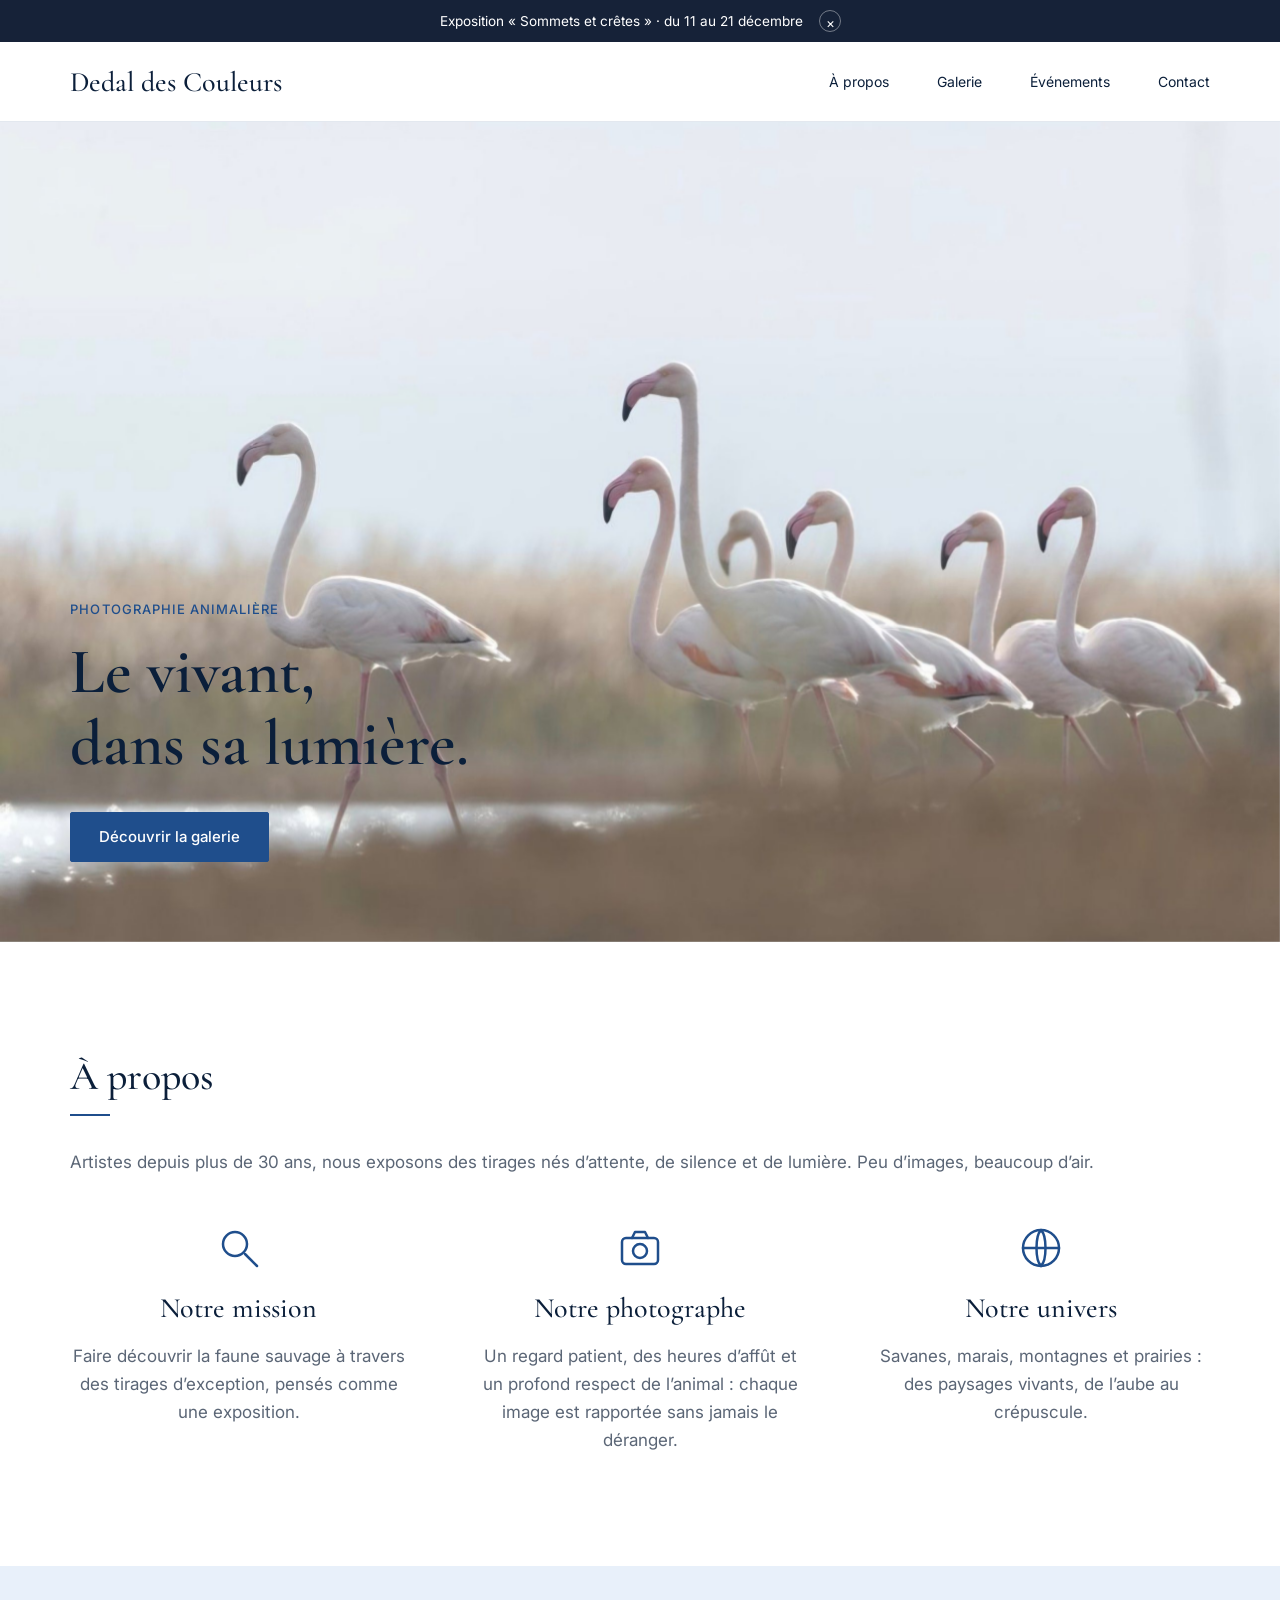
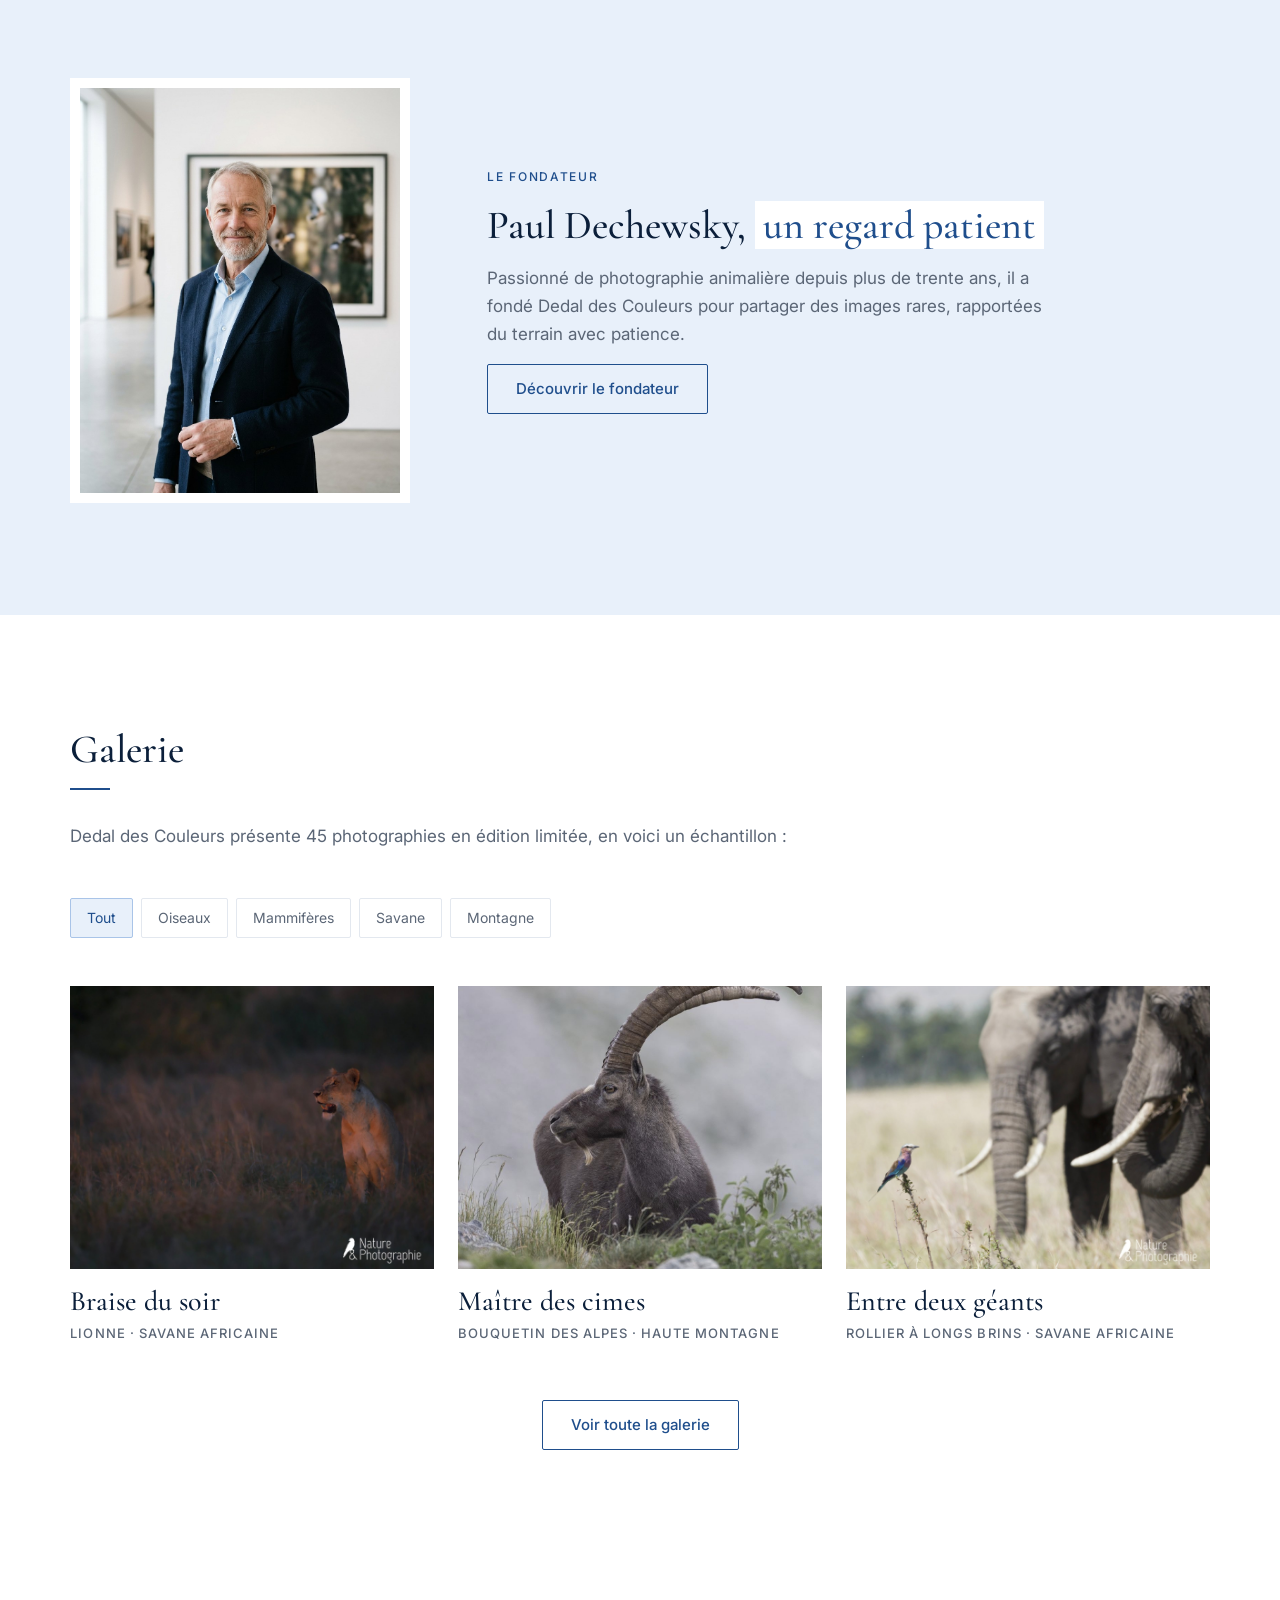
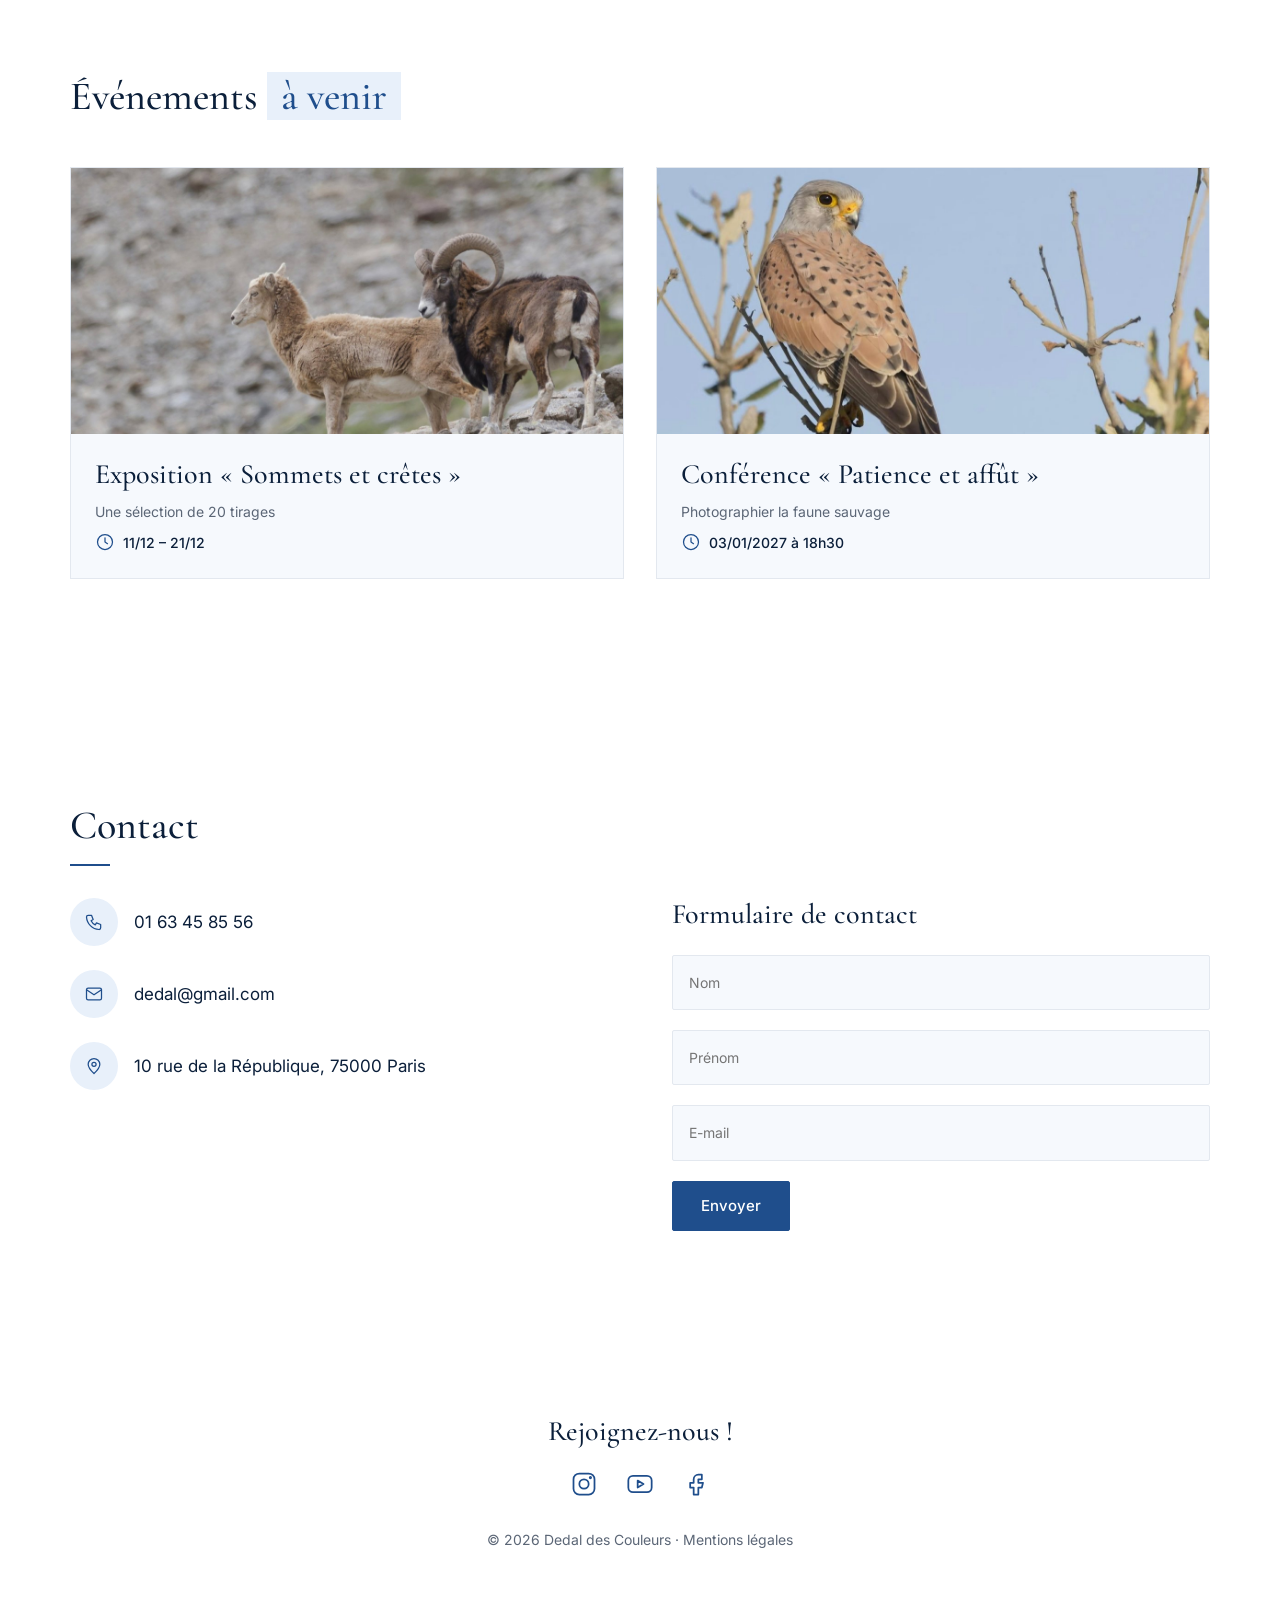
==== index.html @ ef01b21b "Structure HTML principale et feuille de style" ====
<!DOCTYPE html>
<html lang="fr">
<head>
  <meta charset="utf-8">
  <meta name="viewport" content="width=device-width, initial-scale=1">
  <title>Dedal des Couleurs · Galerie de photographie animalière</title>
  <link rel="canonical" href="https://flo06000.github.io/Flo06000-dedal-des-couleurs-projet/">
  <meta name="description" content="Dedal des Couleurs, galerie d'art dédiée à la photographie animalière : tirages d'art en édition limitée, expositions et événements.">
  <meta name="theme-color" content="#FFFFFF">
  <meta property="og:title" content="Dedal des Couleurs · Photographie animalière">
  <meta property="og:description" content="Tirages d'art en édition limitée, expositions et événements.">
  <meta property="og:image" content="images/hero.jpg">
  <link rel="icon" href="data:image/svg+xml,%3Csvg%20xmlns='http://www.w3.org/2000/svg'%20viewBox='0%200%2032%2032'%3E%3Crect%20width='32'%20height='32'%20fill='%231F4E8C'/%3E%3Ctext%20x='16'%20y='23'%20font-size='20'%20text-anchor='middle'%20fill='white'%20font-family='Georgia'%3ED%3C/text%3E%3C/svg%3E">
  <link rel="preconnect" href="https://fonts.googleapis.com">
  <link rel="preconnect" href="https://fonts.gstatic.com" crossorigin>
  <link href="https://fonts.googleapis.com/css2?family=Cormorant+Garamond:wght@500;600&family=Inter:wght@400;500&display=swap" rel="stylesheet">
  <link rel="stylesheet" href="css/style.css">
  <script src="js/main.js"></script>
</head>
<body>
  <div class="top-banner-info" id="promo-banner">
    <p>Exposition « Sommets et crêtes » · du 11 au 21 décembre</p>
    <button type="button" class="banner-close" aria-label="Fermer">×</button>
  </div>
  <div class="scroll-progress" id="scroll-progress"></div>
  <a class="skip-link" href="#contenu">Aller au contenu</a>

  <!-- en-tête et menu -->
  <header class="site-header">
    <div class="container header-inner">
      <a class="logo" href="#accueil">Dedal des Couleurs</a>
      <a class="menu-toggle" href="#menu" aria-label="Ouvrir le menu"><span></span><span></span><span></span></a>
      <nav id="menu" class="nav" aria-label="Navigation principale">
        <a class="menu-close" href="#accueil" aria-label="Fermer le menu"><svg class="icon" viewBox="0 0 24 24" aria-hidden="true"><path d="M6 6l12 12M18 6L6 18"/></svg></a>
        <p class="menu-label">Menu</p>
        <ul>
          <li><a href="#a-propos">À propos<svg class="icon menu-arrow" viewBox="0 0 24 24" aria-hidden="true"><path d="M5 12h14M13 6l6 6-6 6"/></svg></a></li>
          <li><a href="#galerie">Galerie<svg class="icon menu-arrow" viewBox="0 0 24 24" aria-hidden="true"><path d="M5 12h14M13 6l6 6-6 6"/></svg></a></li>
          <li><a href="#evenements">Événements<svg class="icon menu-arrow" viewBox="0 0 24 24" aria-hidden="true"><path d="M5 12h14M13 6l6 6-6 6"/></svg></a></li>
          <li><a href="#contact">Contact<svg class="icon menu-arrow" viewBox="0 0 24 24" aria-hidden="true"><path d="M5 12h14M13 6l6 6-6 6"/></svg></a></li>
        </ul>
        <a class="btn btn--primary btn--block menu-cta" href="#contact">Demander un tirage</a>
        <p class="menu-info">dedal@gmail.com<span>01 63 45 85 56</span></p>
        <p class="menu-social"><a href="#">Instagram</a> · <a href="#">YouTube</a> · <a href="#">Facebook</a></p>
        <p class="menu-copy">© 2026 Dedal des Couleurs</p>
      </nav>
    </div>
  </header>

  <main id="contenu">

    <!-- accueil -->
    <section class="hero" id="accueil">
      <img class="hero__img" src="images/hero.jpg" width="2576" height="2035" fetchpriority="high"
           alt="Groupe de flamants roses marchant dans l’eau peu profonde devant des roseaux, à contre-jour">
      <div class="container hero__content">
        <p class="label">Photographie animalière</p>
        <h1>Le vivant,<br>dans sa lumière.</h1>
        <a class="btn btn--primary" href="#galerie">Découvrir la galerie</a>
      </div>
    </section>

    <!-- à propos -->
    <section class="section" id="a-propos">
      <div class="container">
        <header class="section-head reveal">
          <h2>À propos</h2>
          <span class="rule" aria-hidden="true"></span>
        </header>
        <p class="lead reveal">Artistes depuis plus de 30 ans, nous exposons des tirages nés d’attente, de silence et de lumière. Peu d’images, beaucoup d’air.</p>

        <div class="pillars">
          <article class="pillar reveal">
            <svg class="icon icon--xl" viewBox="0 0 24 24" aria-hidden="true"><circle cx="10" cy="10" r="6"/><path d="M15 15l6 6"/></svg>
            <h3>Notre mission</h3>
            <p>Faire découvrir la faune sauvage à travers des tirages d’exception, pensés comme une exposition.</p>
          </article>
          <article class="pillar reveal">
            <svg class="icon icon--xl" viewBox="0 0 24 24" aria-hidden="true"><rect x="3" y="7" width="18" height="13" rx="2"/><circle cx="12" cy="13.5" r="3.5"/><path d="M8 7l1.5-3h5L16 7"/></svg>
            <h3>Notre photographe</h3>
            <p>Un regard patient, des heures d’affût et un profond respect de l’animal : chaque image est rapportée sans jamais le déranger.</p>
          </article>
          <article class="pillar reveal">
            <svg class="icon icon--xl" viewBox="0 0 24 24" aria-hidden="true"><circle cx="12" cy="12" r="9"/><path d="M3 12h18M12 3c3 3 3 15 0 18M12 3c-3 3-3 15 0 18"/></svg>
            <h3>Notre univers</h3>
            <p>Savanes, marais, montagnes et prairies : des paysages vivants, de l’aube au crépuscule.</p>
          </article>
        </div>

      </div>
    </section>

    <!-- le fondateur -->
    <section class="section section--pale" id="fondateur">
      <div class="container teaser">
        <img class="teaser__img" src="images/paul-dechewsky.jpg" width="928" height="1152" alt="Portrait de Paul Dechewsky dans la galerie" loading="lazy">
        <div class="teaser__text reveal">
          <p class="eyebrow">Le fondateur</p>
          <h2>Paul Dechewsky, <span class="mark">un regard patient</span></h2>
          <p>Passionné de photographie animalière depuis plus de trente ans, il a fondé Dedal des Couleurs pour partager des images rares, rapportées du terrain avec patience.</p>
          <p><a class="btn btn--secondary" href="fondateur.html">Découvrir le fondateur</a></p>
        </div>
      </div>
    </section>

    <!-- galerie -->
    <section class="section" id="galerie">
      <div class="container">
        <header class="section-head reveal">
          <h2>Galerie</h2>
          <span class="rule" aria-hidden="true"></span>
        </header>
        <p class="lead reveal">Dedal des Couleurs présente 45 photographies en édition limitée, en voici un échantillon :</p>

        <!-- filtres de la galerie (boutons radio + label) -->
        <div class="gallery">
          <input class="sr-only" type="radio" name="filtre" id="f-all" checked>
          <input class="sr-only" type="radio" name="filtre" id="f-oiseaux">
          <input class="sr-only" type="radio" name="filtre" id="f-mammiferes">
          <input class="sr-only" type="radio" name="filtre" id="f-savane">
          <input class="sr-only" type="radio" name="filtre" id="f-montagne">
          <input class="sr-only" type="checkbox" id="more">

          <div class="filters reveal" role="group" aria-label="Filtrer les photographies">
            <label class="tag" for="f-all">Tout</label>
            <label class="tag" for="f-oiseaux">Oiseaux</label>
            <label class="tag" for="f-mammiferes">Mammifères</label>
            <label class="tag" for="f-savane">Savane</label>
            <label class="tag" for="f-montagne">Montagne</label>
          </div>

          <div class="grid" id="grid">

          <article class="card card--landscape c-mammiferes c-savane">
            <a href="photo-1.html">
              <figure class="card__media">
                <img src="images/photo-1.jpg" width="1600" height="1262" loading="lazy" alt="Lionne debout dans les hautes herbes, éclairée par la dernière lumière orangée du soir">
                <span class="card__chip">Voir la photographie</span>
              </figure>
              <h3 class="card__title">Braise du soir</h3>
              <p class="card__meta">Lionne · Savane africaine</p>
            </a>
          </article>

          <article class="card card--portrait c-mammiferes c-montagne">
            <a href="photo-2.html">
              <figure class="card__media">
                <img src="images/photo-2.jpg" width="1080" height="1346" loading="lazy" alt="Bouquetin des Alpes mâle aux longues cornes annelées, la tête tournée, sur un fond de pente brumeuse">
                <span class="card__chip">Voir la photographie</span>
              </figure>
              <h3 class="card__title">Maître des cimes</h3>
              <p class="card__meta">Bouquetin des Alpes · Haute montagne</p>
            </a>
          </article>

          <article class="card card--landscape c-oiseaux c-savane">
            <a href="photo-3.html">
              <figure class="card__media">
                <img src="images/photo-3.jpg" width="1600" height="1273" loading="lazy" alt="Rollier à longs brins perché sur une branche épineuse, deux éléphants flous au second plan">
                <span class="card__chip">Voir la photographie</span>
              </figure>
              <h3 class="card__title">Entre deux géants</h3>
              <p class="card__meta">Rollier à longs brins · Savane africaine</p>
            </a>
          </article>

          <article class="card card--landscape c-oiseaux is-extra">
            <a href="photo-4.html">
              <figure class="card__media">
                <img src="images/photo-4.jpg" width="1600" height="1257" loading="lazy" alt="Deux jeunes chardonnerets élégants perchés sur une branche, becs ouverts l’un face à l’autre">
                <span class="card__chip">Voir la photographie</span>
              </figure>
              <h3 class="card__title">Bec à bec</h3>
              <p class="card__meta">Chardonneret élégant · Jeunes</p>
            </a>
          </article>

          <article class="card card--landscape c-mammiferes c-savane is-extra">
            <a href="photo-5.html">
              <figure class="card__media">
                <img src="images/photo-5.jpg" width="1600" height="1273" loading="lazy" alt="Portrait de profil d’un lionceau aux grandes oreilles rondes, le regard tourné vers l’horizon">
                <span class="card__chip">Voir la photographie</span>
              </figure>
              <h3 class="card__title">Premier regard</h3>
              <p class="card__meta">Lionceau · Savane africaine</p>
            </a>
          </article>

          <article class="card card--landscape c-montagne is-extra">
            <a href="photo-6.html">
              <figure class="card__media">
                <img src="images/photo-6.jpg" width="1600" height="1276" loading="lazy" alt="Papillon Apollon aux ocelles rouges posé sur une scabieuse mauve, au milieu des herbes">
                <span class="card__chip">Voir la photographie</span>
              </figure>
              <h3 class="card__title">Ailes d’Apollon</h3>
              <p class="card__meta">Apollon · Prairie de montagne</p>
            </a>
          </article>

          <article class="card card--landscape c-oiseaux is-extra">
            <a href="photo-7.html">
              <figure class="card__media">
                <img src="images/photo-7.jpg" width="1600" height="1271" loading="lazy" alt="Avocette élégante les ailes dressées, le bec courbé effleurant l’eau">
                <span class="card__chip">Voir la photographie</span>
              </figure>
              <h3 class="card__title">Révérence</h3>
              <p class="card__meta">Avocette élégante · Zone humide</p>
            </a>
          </article>

          <article class="card card--landscape c-mammiferes c-savane is-extra">
            <a href="photo-8.html">
              <figure class="card__media">
                <img src="images/photo-8.jpg" width="1600" height="1265" loading="lazy" alt="Lion mâle avançant dans les herbes sèches, la crinière ébouriffée par le vent">
                <span class="card__chip">Voir la photographie</span>
              </figure>
              <h3 class="card__title">Crinière au vent</h3>
              <p class="card__meta">Lion · Savane africaine</p>
            </a>
          </article>

          <article class="card card--landscape c-mammiferes c-montagne is-extra">
            <a href="photo-9.html">
              <figure class="card__media">
                <img src="images/photo-9.jpg" width="1600" height="1262" loading="lazy" alt="Une mouflonne et un mouflon aux grandes cornes enroulées, debout sur un rocher">
                <span class="card__chip">Voir la photographie</span>
              </figure>
              <h3 class="card__title">Sur la crête</h3>
              <p class="card__meta">Mouflons · Haute montagne</p>
            </a>
          </article>

          <article class="card card--portrait c-oiseaux c-savane is-extra">
            <a href="photo-10.html">
              <figure class="card__media">
                <img src="images/photo-10.jpg" width="1080" height="1337" loading="lazy" alt="Calao terrestre à la gorge rouge tenant de petits rongeurs dans son bec, debout dans l’herbe">
                <span class="card__chip">Voir la photographie</span>
              </figure>
              <h3 class="card__title">Prise du jour</h3>
              <p class="card__meta">Calao terrestre · Savane africaine</p>
            </a>
          </article>

          <article class="card card--landscape c-mammiferes c-savane is-extra">
            <a href="photo-11.html">
              <figure class="card__media">
                <img src="images/photo-11.jpg" width="1600" height="1268" loading="lazy" alt="Léopard allongé à l’ombre de racines noueuses, le regard tourné vers la gauche">
                <span class="card__chip">Voir la photographie</span>
              </figure>
              <h3 class="card__title">Rosettes à l’ombre</h3>
              <p class="card__meta">Léopard · Savane africaine</p>
            </a>
          </article>

          <article class="card card--landscape c-mammiferes c-savane is-extra">
            <a href="photo-12.html">
              <figure class="card__media">
                <img src="images/photo-12.jpg" width="1600" height="1266" loading="lazy" alt="Une lionne tient un gnou, un lionceau couché contre la proie l’observe">
                <span class="card__chip">Voir la photographie</span>
              </figure>
              <h3 class="card__title">Leçon de savane</h3>
              <p class="card__meta">Lionne · Savane africaine</p>
            </a>
          </article>
          </div>

          <div class="center">
            <label class="btn btn--secondary" for="more"><span class="more-all">Voir toute la galerie</span><span class="more-less">Voir moins</span></label>
          </div>
        </div>
      </div>
    </section>

    <!-- événements -->
    <section class="section" id="evenements">
      <div class="container">
        <header class="section-head section-head--inline reveal">
          <h2>Événements <mark>à venir</mark></h2>
        </header>

        <div class="events">
          <article class="event reveal">
            <figure class="event__media">
              <img src="images/evenement-1.jpg" width="1200" height="800" loading="lazy" alt="Deux mouflons debout sur des rochers en montagne, visuel de l’exposition « Sommets et crêtes »">
            </figure>
            <div class="event__body">
              <h3>Exposition « Sommets et crêtes »</h3>
              <p>Une sélection de 20 tirages</p>
              <p class="event__date"><svg class="icon" viewBox="0 0 24 24" aria-hidden="true"><circle cx="12" cy="12" r="9"/><path d="M12 7v5l3 2"/></svg> 11/12 – 21/12</p>
            </div>
          </article>

          <article class="event reveal">
            <figure class="event__media">
              <img src="images/evenement-2.jpg" width="1200" height="800" loading="lazy" alt="Faucon crécerelle mâle perché sur une branche devant un ciel bleu, visuel de la conférence « Patience et affût »">
            </figure>
            <div class="event__body">
              <h3>Conférence « Patience et affût »</h3>
              <p>Photographier la faune sauvage</p>
              <p class="event__date"><svg class="icon" viewBox="0 0 24 24" aria-hidden="true"><circle cx="12" cy="12" r="9"/><path d="M12 7v5l3 2"/></svg> 03/01/2027 à 18h30</p>
            </div>
          </article>
        </div>
      </div>
    </section>

    <!-- contact -->
    <section class="section" id="contact">
      <div class="container">
        <header class="section-head reveal">
          <h2>Contact</h2>
          <span class="rule" aria-hidden="true"></span>
        </header>

        <div class="contact">
          <ul class="contact__info reveal">
            <li><span class="bubble"><svg class="icon" viewBox="0 0 24 24" aria-hidden="true"><path d="M5 4h4l2 5-2.5 1.5a11 11 0 005 5L15 13l5 2v4a2 2 0 01-2 2A16 16 0 013 6a2 2 0 012-2z"/></svg></span><a href="tel:+33163458556">01 63 45 85 56</a></li>
            <li><span class="bubble"><svg class="icon" viewBox="0 0 24 24" aria-hidden="true"><rect x="3" y="5" width="18" height="14" rx="2"/><path d="M3 7l9 6 9-6"/></svg></span><a href="mailto:dedal@gmail.com">dedal@gmail.com</a></li>
            <li><span class="bubble"><svg class="icon" viewBox="0 0 24 24" aria-hidden="true"><path d="M12 21s7-6.2 7-11a7 7 0 10-14 0c0 4.8 7 11 7 11z"/><circle cx="12" cy="10" r="2.5"/></svg></span><span>10 rue de la République, 75000 Paris</span></li>
          </ul>

          <!-- formulaire de contact -->
          <form class="form reveal" action="mailto:dedal@gmail.com" method="post" enctype="text/plain">
            <h3>Formulaire de contact</h3>
            <div class="field">
              <label class="sr-only" for="nom">Nom</label>
              <input id="nom" placeholder="Nom" name="nom" type="text" autocomplete="family-name" required minlength="2">
            </div>
            <div class="field">
              <label class="sr-only" for="prenom">Prénom</label>
              <input id="prenom" placeholder="Prénom" name="prenom" type="text" autocomplete="given-name" required minlength="2">
            </div>
            <div class="field">
              <label class="sr-only" for="email">E-mail</label>
              <input id="email" placeholder="E-mail" name="email" type="email" autocomplete="email" required>
            </div>
            <button class="btn btn--primary" type="submit">Envoyer</button>
          </form>
        </div>
      </div>
    </section>
  </main>

  <!-- pied de page -->
  <footer class="site-footer">
    <div class="container">
      <h3>Rejoignez-nous !</h3>
      <ul class="social">
        <li><a href="#" aria-label="Instagram"><svg class="icon icon--lg" viewBox="0 0 24 24"><rect x="3" y="3" width="18" height="18" rx="5"/><circle cx="12" cy="12" r="4"/><circle cx="17.5" cy="6.5" r=".6"/></svg></a></li>
        <li><a href="#" aria-label="YouTube"><svg class="icon icon--lg" viewBox="0 0 24 24"><rect x="2" y="5" width="20" height="14" rx="4"/><path d="M10 9l5 3-5 3z"/></svg></a></li>
        <li><a href="#" aria-label="Facebook"><svg class="icon icon--lg" viewBox="0 0 24 24"><path d="M14 8h3V4h-3a4 4 0 00-4 4v3H7v4h3v6h4v-6h3l1-4h-4V8z"/></svg></a></li>
      </ul>
      <p class="legal">© 2026 Dedal des Couleurs · <a href="#">Mentions légales</a></p>
    </div>
  </footer>
  <button type="button" id="back-to-top" class="back-to-top" aria-label="Retour en haut de page">
    <span>↑</span>
  </button>
</body>
</html>
---- css/style.css ----
/* Dedal des Couleurs - feuille de style */

/* variables */
:root {
  /* couleurs */
  --white: #FFFFFF;
  --brume: #F6F9FD;
  --nuit: #0B1F3A;
  --blue: #1F4E8C;
  --sky: #A9C4E8;
  --pale: #E8F0FA;
  --grey: #5B6676;
  --line: #E3E8EF;
  --error: #B42318;

  /* polices */
  --font-title: "Cormorant Garamond", "Cormorant", Georgia, "Times New Roman", serif;
  --font-text: "Inter", system-ui, -apple-system, "Segoe UI", Roboto, Helvetica, Arial, sans-serif;

  /* tailles de texte */
  --fs-h1: clamp(2.5rem, 1.6rem + 3.6vw, 4rem);
  --fs-h2: clamp(1.75rem, 1.2rem + 2.2vw, 2.5rem);
  --fs-h3: clamp(1.375rem, 1.15rem + 0.9vw, 1.75rem);
  --fs-body: clamp(1rem, 0.96rem + 0.15vw, 1.0625rem);

  /* espacements */
  --pad: 20px;
  --section-y: clamp(32px, 9vw, 112px);
  --header-h: 64px;

  --ease: cubic-bezier(.22, .61, .36, 1);
}

/* base */
*, *::before, *::after { box-sizing: border-box; }

html {
  scroll-behavior: auto;
  -webkit-text-size-adjust: 100%;
}

body {
  margin: 0;
  overflow-x: clip;
  background: var(--white);
  color: var(--nuit);
  font-family: var(--font-text);
  font-size: var(--fs-body);
  line-height: 1.65;
  text-rendering: optimizeLegibility;
}
body:has(#menu:target) { overflow: hidden; }
.sr-only { position: absolute; width: 1px; height: 1px; margin: -1px; padding: 0; overflow: hidden; clip-path: inset(50%); white-space: nowrap; border: 0; }

img { display: block; max-width: 100%; height: auto; }
a { color: inherit; text-decoration: none; }
ul { margin: 0; padding: 0; list-style: none; }
h1, h2, h3, p, figure, dl, dd { margin: 0; }
button, input, textarea, label { font: inherit; color: inherit; }
button { cursor: pointer; }
mark { background: var(--pale); color: var(--blue); padding: 0 .35em; }

h1, h2, h3 {
  font-family: var(--font-title);
  font-weight: 500;
  line-height: 1.12;
  color: var(--nuit);
  text-wrap: balance;
}
h1 { font-size: var(--fs-h1); font-weight: 600; }
h2 { font-size: var(--fs-h2); }
h3 { font-size: var(--fs-h3); line-height: 1.2; }

:focus-visible { outline: 2px solid var(--blue); outline-offset: 3px; }

.container { width: min(100% - 2 * var(--pad), 1280px); margin-inline: auto; }

.label {
  font-size: .8125rem;
  font-weight: 500;
  letter-spacing: .08em;
  text-transform: uppercase;
  color: var(--blue);
}
.label--grey { color: var(--grey); }

.lead { max-width: 62ch; color: var(--grey); }
.center { display: flex; justify-content: center; margin-top: clamp(32px, 5vw, 56px); }

.skip-link {
  position: fixed; left: 16px; top: -60px; z-index: 300;
  background: var(--blue); color: var(--white); padding: 10px 16px; border-radius: 2px;
  transition: top .2s;
}
.skip-link:focus { top: 16px; }

/* composants */
.icon {
  width: 20px; height: 20px; flex: none;
  fill: none; stroke: currentColor; stroke-width: 1.5;
  stroke-linecap: round; stroke-linejoin: round;
}
.icon--lg { width: 28px; height: 28px; }
.icon--xl { width: 48px; height: 48px; stroke-width: 1.25; }

/* boutons */
.btn {
  display: inline-flex; align-items: center; justify-content: center; gap: 12px;
  padding: 14px 28px;
  border: 1px solid var(--blue);
  border-radius: 2px;
  font-size: .9375rem; font-weight: 500; line-height: 20px;
  background-repeat: no-repeat; background-position: left center; background-size: 0% 100%;
  transition: background-size .45s var(--ease), color .3s, border-color .3s;
}
.btn .icon { transition: transform .35s var(--ease); }
.btn--primary {
  background-color: var(--blue); color: var(--white);
  background-image: linear-gradient(var(--nuit), var(--nuit));
}
.btn--secondary {
  background-color: transparent; color: var(--blue);
  background-image: linear-gradient(var(--blue), var(--blue));
}
.btn--block { width: 100%; }

/* boutons de filtre */
.filters { display: flex; flex-wrap: wrap; gap: 8px; margin-bottom: clamp(32px, 5vw, 48px); }
.tag {
  padding: 8px 12px;
  background: var(--white); color: var(--grey);
  border: 1px solid var(--line); border-radius: 2px;
  font-size: .8125rem; line-height: 22px;
  transition: color .25s, border-color .25s, background-color .25s;
}
.tag { display: inline-block; cursor: pointer; }
#f-all:checked ~ .filters [for="f-all"],
#f-oiseaux:checked ~ .filters [for="f-oiseaux"],
#f-mammiferes:checked ~ .filters [for="f-mammiferes"],
#f-savane:checked ~ .filters [for="f-savane"],
#f-montagne:checked ~ .filters [for="f-montagne"] { background: var(--pale); border-color: var(--sky); color: var(--blue); }
.sr-only:focus-visible ~ .filters .tag { outline-offset: 2px; }
#f-all:focus-visible ~ .filters [for="f-all"],
#f-oiseaux:focus-visible ~ .filters [for="f-oiseaux"],
#f-mammiferes:focus-visible ~ .filters [for="f-mammiferes"],
#f-savane:focus-visible ~ .filters [for="f-savane"],
#f-montagne:focus-visible ~ .filters [for="f-montagne"],
#more:focus-visible ~ .center .btn { outline: 2px solid var(--blue); }

/* filtre de la galerie en CSS */
#f-oiseaux:checked ~ .grid .card:not(.c-oiseaux),
#f-mammiferes:checked ~ .grid .card:not(.c-mammiferes),
#f-savane:checked ~ .grid .card:not(.c-savane),
#f-montagne:checked ~ .grid .card:not(.c-montagne) { display: none; }

/* les 6 dernières photos sont cachées au début */
.is-extra { display: none; }
#more:checked ~ .grid .is-extra,
#f-oiseaux:checked ~ .grid .is-extra.c-oiseaux,
#f-mammiferes:checked ~ .grid .is-extra.c-mammiferes,
#f-savane:checked ~ .grid .is-extra.c-savane,
#f-montagne:checked ~ .grid .is-extra.c-montagne { display: block; }
#f-all:not(:checked) ~ .center { display: none; }
.more-less { display: none; }
#more:checked ~ .center .more-all { display: none; }
#more:checked ~ .center .more-less { display: inline; }
.btn { cursor: pointer; }

/* en-tête et menu */
.site-header {
  --hh: var(--header-h);
  position: sticky; top: 0; z-index: 100;
}
.site-header::before {
  content: ""; position: absolute; inset: 0; z-index: -1;
  background: rgba(255, 255, 255, .92);
  -webkit-backdrop-filter: blur(10px); backdrop-filter: blur(10px);
  border-bottom: 1px solid var(--line);
}
.header-inner {
  display: flex; align-items: center; justify-content: space-between;
  height: var(--hh); transition: height .35s var(--ease);
}
.logo { position: relative; z-index: 110; font-family: var(--font-title); font-size: var(--fs-h3); font-weight: 500; color: var(--nuit); line-height: 1; }

.nav ul { display: flex; flex-direction: column; align-items: center; gap: 12px; }
.nav a {
  position: relative; display: inline-block; padding: 6px 0;
  font-size: .875rem; color: var(--nuit);
  transition: color .25s;
}
.nav a::after {
  content: ""; position: absolute; left: 0; right: 0; bottom: 0; height: 2px;
  background: var(--blue);
  transform: scaleX(0); transform-origin: left; transition: transform .4s var(--ease);
}
.nav a[aria-current] { color: var(--blue); }
.nav a[aria-current]::after { transform: scaleX(1); }

.menu-toggle {
  display: block; position: relative; z-index: 110;
  width: 44px; height: 44px; padding: 0;
}
.menu-toggle span {
  position: absolute; left: 10px; right: 10px; height: 1.5px; background: var(--nuit);
}
.menu-toggle span:nth-child(1) { top: 15px; }
.menu-toggle span:nth-child(2) { top: 21px; }
.menu-toggle span:nth-child(3) { top: 27px; }
/* menu mobile */
.nav {
  position: fixed; inset: 0; z-index: 105;
  display: none; flex-direction: column;
  padding: calc(var(--header-h) + 40px) var(--pad) 32px;
  background: var(--white);
  overflow-y: auto;
}
.nav::before { content: ""; position: absolute; left: 0; right: 0; top: var(--header-h); border-top: 1px solid var(--line); }
.nav:target { display: flex; animation: fade .3s ease both; }
body:has(#menu:target) .menu-toggle { visibility: hidden; }
.nav .menu-close {
  display: grid; place-items: center; position: absolute; top: 10px; right: var(--pad);
  width: 44px; height: 44px; padding: 0;
}
.nav .menu-close .icon { width: 24px; height: 24px; }
.menu-label { margin: 0 0 12px; font-size: .75rem; font-weight: 500; letter-spacing: .12em; text-transform: uppercase; color: var(--blue); }
.nav ul { align-items: stretch; gap: 0; }
.nav li { border-bottom: 1px solid var(--line); }
.nav ul a {
  display: flex; align-items: center; justify-content: space-between;
  font-family: var(--font-title); font-size: 1.75rem; font-weight: 500; line-height: 1.2; padding: 20px 0;
}
.nav ul a::after, .nav .menu-cta::after, .menu-social a::after { display: none; }
.menu-arrow { width: 16px; height: 16px; flex: none; color: var(--grey); }
.nav a[aria-current] .menu-arrow { color: var(--blue); }
.nav .menu-cta { margin-top: 40px; padding: 14px 28px; font-size: .9375rem; color: var(--white); }
.menu-info { margin: 72px 0 0; line-height: 1.5; color: var(--nuit); }
.menu-info span { display: block; color: var(--grey); }
.menu-social { margin: 30px 0 0; font-size: .875rem; color: var(--grey); }
.menu-social a { padding: 0; font-size: .875rem; color: var(--blue); }
.menu-copy { margin: 40px 0 0; font-size: .875rem; color: var(--grey); }
.nav:target li { animation: fadeUp .5s var(--ease) both; }
.nav:target li:nth-child(2) { animation-delay: .07s; }
.nav:target li:nth-child(3) { animation-delay: .14s; }
.nav:target li:nth-child(4) { animation-delay: .21s; }
.nav .menu-close::after { display: none; }

/* page d'accueil */
section[id] { scroll-margin-top: 64px; }
.section { padding-block: var(--section-y); }
.section--tint { background: var(--brume); padding-block: clamp(32px, 4.5vw, 64px); }

.section-head { margin-bottom: clamp(24px, 3vw, 32px); }
.section-head .rule { display: block; width: 40px; height: 2px; margin-top: 16px; background: var(--blue); }
.section-head--inline { margin-bottom: clamp(32px, 5vw, 48px); }
.section-head + .lead { max-width: none; margin-top: 0; margin-bottom: clamp(32px, 5vw, 48px); }

/* hero */
.hero {
  position: relative; display: flex; align-items: flex-end;
  height: 520px; max-height: 860px;
  overflow: hidden; background: var(--pale);
}
.hero__img {
  object-position: 98% 50%;
  position: absolute; inset: 0; width: 100%; height: 100%; object-fit: cover;
  animation: kenburns 22s ease-in-out infinite alternate;
  will-change: transform;
}
.hero__content { position: relative; padding-bottom: clamp(40px, 8vw, 80px); }
.hero__content .label { margin-bottom: 16px; }
.hero__content h1 { margin-bottom: 32px; }


/* à propos */
.pillars { display: grid; grid-template-columns: 1fr; gap: 40px; text-align: center; }
.pillar { display: flex; flex-direction: column; align-items: center; gap: 16px; }
.pillar .icon { color: var(--blue); transition: transform .5s var(--ease); }
.pillar h3 { margin-top: 4px; }
.pillar p { color: var(--grey); max-width: 34ch; }

/* galerie */
.grid {
  display: grid; grid-template-columns: 1fr;
  gap: clamp(32px, 4vw, 48px) 24px; align-items: start;
}
.card a { display: block; }
.card__media {
  position: relative; overflow: hidden; margin-bottom: 16px; background: var(--pale);
}
.card--landscape .card__media, .card--portrait .card__media { aspect-ratio: 350 / 320; }
.card__media img {
  width: 100%; height: 100%; object-fit: cover;
  transition: transform 1s var(--ease);
}
.card__chip {
  position: absolute; left: 16px; bottom: 16px;
  padding: 8px 14px; background: var(--white); color: var(--blue);
  font-size: .8125rem; font-weight: 500; letter-spacing: .02em;
  opacity: 0; transform: translateY(8px);
  transition: opacity .35s, transform .35s var(--ease);
}
.card__title { transition: color .3s; }
.card__meta {
  margin-top: 4px; font-size: .8125rem; font-weight: 500;
  letter-spacing: .08em; text-transform: uppercase; color: var(--grey);
}

/* événements */
.events { display: grid; grid-template-columns: 1fr; gap: clamp(24px, 3vw, 32px); align-items: start; }
.event { overflow: hidden; background: var(--brume); border: 1px solid var(--line); }
.event__media { overflow: hidden; aspect-ratio: 350 / 220; background: var(--pale); }
.event__media img { width: 100%; height: 100%; object-fit: cover; transition: transform 1s var(--ease); }
.event__body { padding: 24px; display: grid; gap: 8px; }
.event__body h3 { font-size: 1.375rem; }
.event__body p { color: var(--grey); font-size: .875rem; }
.event__date { display: flex; align-items: center; gap: 8px; color: var(--nuit) !important; font-weight: 500; }
.event__date .icon { color: var(--blue); }

/* contact */
.contact { display: grid; grid-template-columns: 1fr; gap: clamp(32px, 6vw, 96px); align-items: start; }
.contact__info { display: grid; gap: 24px; }
.contact__info li { display: flex; align-items: center; gap: 16px; }
.contact__info a { transition: color .25s; }
.bubble {
  display: grid; place-items: center; width: 48px; height: 48px; flex: none;
  border-radius: 50%; background: var(--pale); color: var(--blue);
  transition: background-color .3s, color .3s, transform .4s var(--ease);
}

.form { display: grid; gap: 20px; }
.form h3 { margin-bottom: 4px; }
.field { display: grid; gap: 6px; }
.field label { font-size: .8125rem; font-weight: 500; letter-spacing: .08em; text-transform: uppercase; color: var(--grey); }
.field input, .field textarea {
  width: 100%; padding: 15px 16px;
  background: var(--brume); border: 1px solid var(--line); border-radius: 2px;
  font-size: .875rem;
  transition: border-color .25s, box-shadow .25s;
}
.field textarea { resize: vertical; min-height: 140px; }
.field input:focus, .field textarea:focus {
  outline: none; border-color: var(--blue); box-shadow: 0 0 0 3px var(--pale);
}
.field input:user-invalid, .field textarea:user-invalid { border-color: var(--error); box-shadow: 0 0 0 3px #FBE9E7; }
.form .btn { justify-self: start; }

/* page détail d'une photo */
.breadcrumb {
  display: flex; flex-wrap: wrap; gap: 8px; padding-block: 24px 0;
  font-size: .6875rem; font-weight: 500; letter-spacing: .08em; text-transform: uppercase; color: var(--grey);
}
.breadcrumb a { transition: color .25s; }
.breadcrumb [aria-current] { color: var(--nuit); }
.section--detail { padding-top: clamp(24px, 3vw, 32px); padding-bottom: clamp(32px, 4.5vw, 64px); }

.detail { display: grid; grid-template-columns: 1fr; gap: clamp(32px, 4vw, 48px); align-items: start; }
.detail__media { background: var(--pale); }
.detail__zoom { position: relative; display: block; width: 100%; cursor: zoom-in; overflow: hidden; }
.detail__zoom img {
  display: block; margin-inline: auto; width: auto; max-width: 100%; max-height: 78svh; height: auto;
  transition: transform 1s var(--ease);
}
.detail__zoom-chip {
  position: absolute; right: 16px; bottom: 16px; display: inline-flex; align-items: center; gap: 8px;
  padding: 8px 14px; background: var(--white); color: var(--blue); font-size: .8125rem; font-weight: 500;
  opacity: 0; transform: translateY(8px); transition: opacity .35s, transform .35s var(--ease);
}
.detail__info { display: grid; gap: 20px; position: static; top: 96px; }
.detail__info h1 { font-size: var(--fs-h2); }
.specs { margin: 8px 0 4px; }
.specs div { display: flex; justify-content: space-between; gap: 16px; padding: 12px 0; border-bottom: 1px solid var(--line); }
.specs dt { font-size: .875rem; color: var(--grey); }
.specs dd { font-size: .875rem; text-align: right; }

.pager { display: flex; flex-direction: column; align-items: flex-start; justify-content: space-between; gap: 16px; padding-top: 32px; font-size: .875rem; color: var(--blue); }
.pager a { position: relative; padding-block: 4px; }
.pager a::after {
  content: ""; position: absolute; left: 0; right: 0; bottom: 0; height: 1px; background: currentColor;
  transform: scaleX(0); transform-origin: left; transition: transform .4s var(--ease);
}
.similar { display: grid; grid-template-columns: repeat(2, 1fr); gap: 16px; }
.similar .card__title { font-size: 1.125rem; }
.similar .card__meta { font-size: .6875rem; }

/* photo en grand */
.lightbox {
  display: none; position: fixed; inset: 0; z-index: 300;
  place-items: center; background: rgba(255, 255, 255, .98);
}
.lightbox:target { display: grid; animation: fade .3s ease both; }
.lightbox__bg { position: absolute; inset: 0; cursor: zoom-out; }
.lightbox img { position: relative; max-width: 100vw; max-height: 80vh; object-fit: contain; pointer-events: none; }
.lightbox__close {
  position: absolute; top: 20px; right: 20px; width: 48px; height: 48px;
  display: grid; place-items: center; border: 1px solid var(--line); border-radius: 50%;
  background: var(--white); color: var(--nuit); transition: background-color .3s, color .3s, transform .4s var(--ease);
}

/* pied de page */
.site-footer { padding-block: clamp(48px, 7vw, 72px); text-align: center; }
.site-footer h3 { margin-bottom: 20px; }
.social { display: flex; justify-content: center; gap: 24px; }
.social a {
  display: grid; place-items: center; width: 32px; height: 32px;
  color: var(--blue);
  transition: background-color .3s, color .3s, border-color .3s, transform .4s var(--ease);
}
.legal { margin-top: 28px; font-size: .875rem; color: var(--grey); }
.legal a { text-decoration: none; }

/* animations */
@keyframes kenburns { from { transform: scale(1); } to { transform: scale(1.08); } }
@keyframes fadeUp { from { opacity: 0; transform: translateY(24px); } to { opacity: 1; transform: none; } }
@keyframes pop { from { opacity: 0; transform: translateY(16px) scale(.98); } to { opacity: 1; transform: none; } }
@keyframes fade { from { opacity: 0; } to { opacity: 1; } }

/* le texte du hero apparaît au chargement */
.hero__content > * { animation: fadeUp .9s var(--ease) both; }
.hero__content > :nth-child(1) { animation-delay: .15s; }
.hero__content > :nth-child(2) { animation-delay: .3s; }
.hero__content > :nth-child(3) { animation-delay: .5s; }

/* apparition des blocs au scroll (voir js/main.js) */
@keyframes reveal { from { opacity: 0; transform: translateY(28px); } to { opacity: 1; transform: none; } }
@keyframes drawRule { from { width: 0; } to { width: 40px; } }
.js .reveal:not(.is-visible) { opacity: 0; }
.js .reveal.is-visible { animation: reveal .8s var(--ease) backwards; }
.js .section-head.is-visible .rule { animation: drawRule .8s var(--ease) .2s backwards; }

/* changement de couleur des textes au survol */
h1, h2, h3, p, dt, dd, li, .label, mark, .logo, .field label, .legal, .lead { transition: color .3s; }
.hero__content .btn { transition: background-size .45s var(--ease), color .3s, border-color .3s; }

/* effets au survol (souris seulement) */
@media (hover: hover) {
  h1:hover, h2:hover, h3:hover, p:hover, dt:hover, dd:hover, li:hover,
  .label:hover, .lead:hover, .logo:hover, .field label:hover, .legal:hover,
  .card__meta:hover, .event__body p:hover, .breadcrumb span:hover { color: var(--blue) !important; }
  .event__date:hover { color: var(--blue) !important; }
  mark:hover { background: var(--blue); color: var(--white) !important; }
  .btn:hover { background-size: 100% 100%; }
  .btn--primary:hover { border-color: var(--nuit); }
  .btn--secondary:hover { color: var(--white); }
  .btn:hover .icon { transform: translateX(4px); }
  .tag:hover { color: var(--blue); border-color: var(--sky); }
  .nav a:hover { color: var(--blue); }
  .nav a:hover::after { transform: scaleX(1); }
  .pillar:hover .icon { transform: translateY(-6px); }
  .card:hover .card__media img { transform: scale(1.06); }
  .card:hover .card__chip { opacity: 1; transform: none; }
  .card:hover .card__title { color: var(--blue); }
  .event:hover { transform: translateY(-6px); border-color: var(--sky); }
  .event:hover .event__media img { transform: scale(1.06); }
  .contact__info li:hover .bubble { background: var(--blue); color: var(--white); transform: scale(1.08); }
  .contact__info a:hover { color: var(--blue); }
  .detail__zoom:hover img { transform: scale(1.03); }
  .detail__zoom:hover .detail__zoom-chip { opacity: 1; transform: none; }
  .pager a:hover::after { transform: scaleX(1); }
  .breadcrumb a:hover { color: var(--blue); }
  .social a:hover { color: var(--nuit); transform: translateY(-4px); }
  .legal a:hover { color: var(--blue); }
  .lightbox__close:hover { background: var(--blue); color: var(--white); transform: rotate(90deg); }
}

/* responsive : on part du mobile puis on agrandit avec min-width */



/* grand téléphone */
@media (min-width: 401px) {
  .tag { padding: 8px 16px; font-size: .875rem; }
  .pager { flex-direction: row; align-items: normal; }
  .breadcrumb { font-size: .8125rem; }
}

/* tablette */
@media (min-width: 641px) {
  :root { --pad: clamp(32px, 5.5vw, 80px); }
  .hero { height: calc(100svh - var(--header-h)); min-height: 520px; }
  .hero__img { object-position: 50% 42%; }
  .pillars { grid-template-columns: repeat(3, 1fr); gap: 24px; }
  .grid { grid-template-columns: repeat(2, 1fr); }
  .card--landscape .card__media, .card--portrait .card__media { aspect-ratio: 411 / 320; }
  .event__media { aspect-ratio: 622 / 300; }
  .event__body h3 { font-size: var(--fs-h3); }
  .events { grid-template-columns: repeat(2, 1fr); }
  .contact__info { grid-template-columns: repeat(auto-fit, minmax(220px, 1fr)); }
  .similar { gap: 24px; }
  .similar .card__title { font-size: var(--fs-h3); }
  .similar .card__meta { font-size: .8125rem; }
  .lightbox img { max-width: 94vw; max-height: 88vh; }
}

/* petit ordinateur */
@media (min-width: 901px) {
  :root { --header-h: 80px; }
  .menu-toggle { display: none; }
  .nav, .nav:target {
    position: static; inset: auto; z-index: auto; display: block;
    padding: 0; background: transparent; overflow: visible; animation: none;
  }
  .nav .menu-close { display: none; }
  .nav ul { flex-direction: row; align-items: stretch; gap: 32px; }
  .nav a:not(.menu-close) { display: inline-block; font-family: inherit; font-size: .875rem; font-weight: inherit; padding: 6px 0; }
  .nav::before, .menu-label, .menu-arrow, .nav a.menu-cta, .menu-info, .menu-social, .menu-copy { display: none; }
  .nav li { border-bottom: 0; }
  .nav ul a::after { display: block; }
  .nav:target li { animation: none; }
  .pillars { gap: clamp(32px, 5vw, 64px); }
  .grid { grid-template-columns: repeat(3, 1fr); }
  .contact { grid-template-columns: 1fr 1fr; }
  .contact__info { grid-template-columns: 1fr; }
  .detail { grid-template-columns: minmax(0, 2.18fr) minmax(0, 1fr); }
  .detail__info { position: sticky; }
  .breadcrumb { padding-top: 60px; }
}

/* ordinateur */
@media (min-width: 1101px) {
  .nav ul { gap: 48px; }
  .contact { grid-template-columns: 1fr 1fr; gap: 64px; }
  .detail { grid-template-columns: minmax(0, 1.9fr) minmax(0, 1fr); }
  .similar { grid-template-columns: repeat(4, 1fr); }
}

/* très grands écrans */
@media (min-width: 1600px) {
  :root { --fs-body: 1.125rem; }
  .hero { max-height: 920px; }
}

/* téléphone en paysage */
@media (max-height: 500px) and (orientation: landscape) {
  .hero { height: auto; min-height: 420px; }
  .nav { align-items: flex-start; }
}

/* écrans tactiles */
@media (hover: none) {
  .card__chip { display: none; }
}

/* moins d'animations si demandé */
@media (prefers-reduced-motion: reduce) {
  html { scroll-behavior: auto; }
  *, *::before, *::after { animation: none !important; transition: none !important; }
  .reveal, .hero__content > * { opacity: 1 !important; transform: none !important; }
  .section-head .rule { width: 40px !important; }
}

/* impression */
@media print {
  .site-header, .filters, .menu-toggle { display: none !important; }
  .reveal { opacity: 1 !important; transform: none !important; }
  .lightbox { display: none !important; }
  body { color: #000; }
}

/* aperçu du fondateur */
.section--pale { background: var(--pale); }
.teaser { display: grid; grid-template-columns: 1fr; gap: clamp(32px, 6vw, 80px); align-items: center; }
.teaser__img { width: 100%; max-width: 300px; aspect-ratio: 4 / 5; object-fit: cover; padding: 10px; background: var(--white); box-sizing: border-box; }
.teaser__text { display: grid; gap: 16px; }
.teaser__text p { max-width: 570px; }
.teaser__text p { color: var(--grey); }
.teaser__text .eyebrow { color: var(--blue); text-transform: uppercase; letter-spacing: .14em; font-size: .75rem; font-weight: 500; }
.teaser__text .mark { background: var(--white); color: var(--blue); padding: 0 .2em; }
@media (min-width: 821px) { .teaser { grid-template-columns: minmax(220px, 340px) 1fr; } .teaser__img { max-width: none; } }


/* Composants temporaires : bannière supérieure, barre de lecture et bouton retour en haut */
.top-banner-info {
  background-color: #162238;
  color: #ffffff;
  font-size: 0.85rem;
  padding: 0.6rem 1.2rem;
  display: flex;
  justify-content: center;
  align-items: center;
  gap: 1rem;
  position: relative;
  z-index: 90;
}
.top-banner-info .banner-close {
  background: transparent;
  border: 1px solid rgba(255, 255, 255, 0.4);
  color: #ffffff;
  border-radius: 50%;
  width: 22px;
  height: 22px;
  cursor: pointer;
}
.scroll-progress {
  position: fixed;
  top: 0;
  left: 0;
  width: 0%;
  height: 4px;
  background: linear-gradient(90deg, #1b4b82, #4a7bb5);
  z-index: 120;
  transition: width 0.15s ease-out;
}
.back-to-top {
  position: fixed;
  bottom: 24px;
  right: 24px;
  width: 44px;
  height: 44px;
  border-radius: 50%;
  background-color: #162238;
  color: #ffffff;
  border: none;
  box-shadow: 0 4px 12px rgba(0, 0, 0, 0.18);
  cursor: pointer;
  opacity: 0;
  visibility: hidden;
  transition: opacity 0.25s ease, transform 0.25s ease;
  z-index: 110;
}
.back-to-top.is-visible {
  opacity: 1;
  visibility: visible;
}
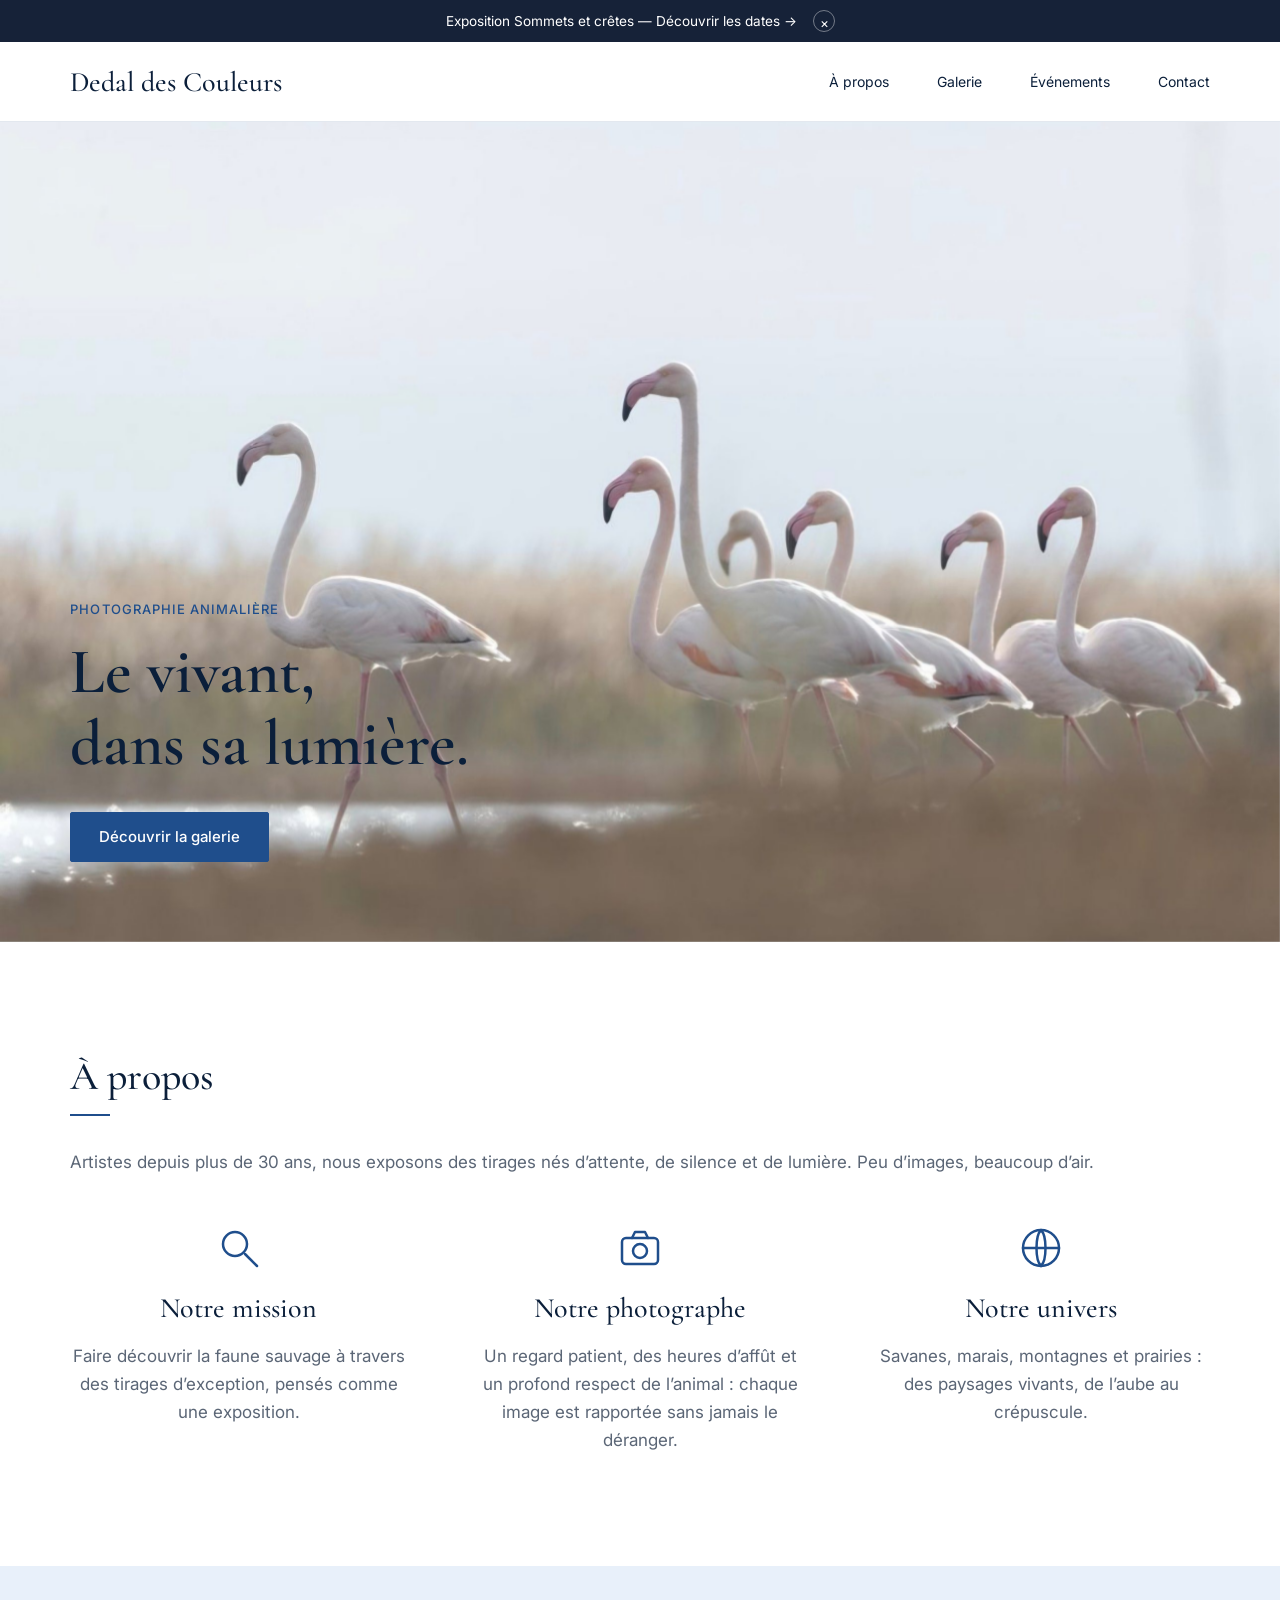
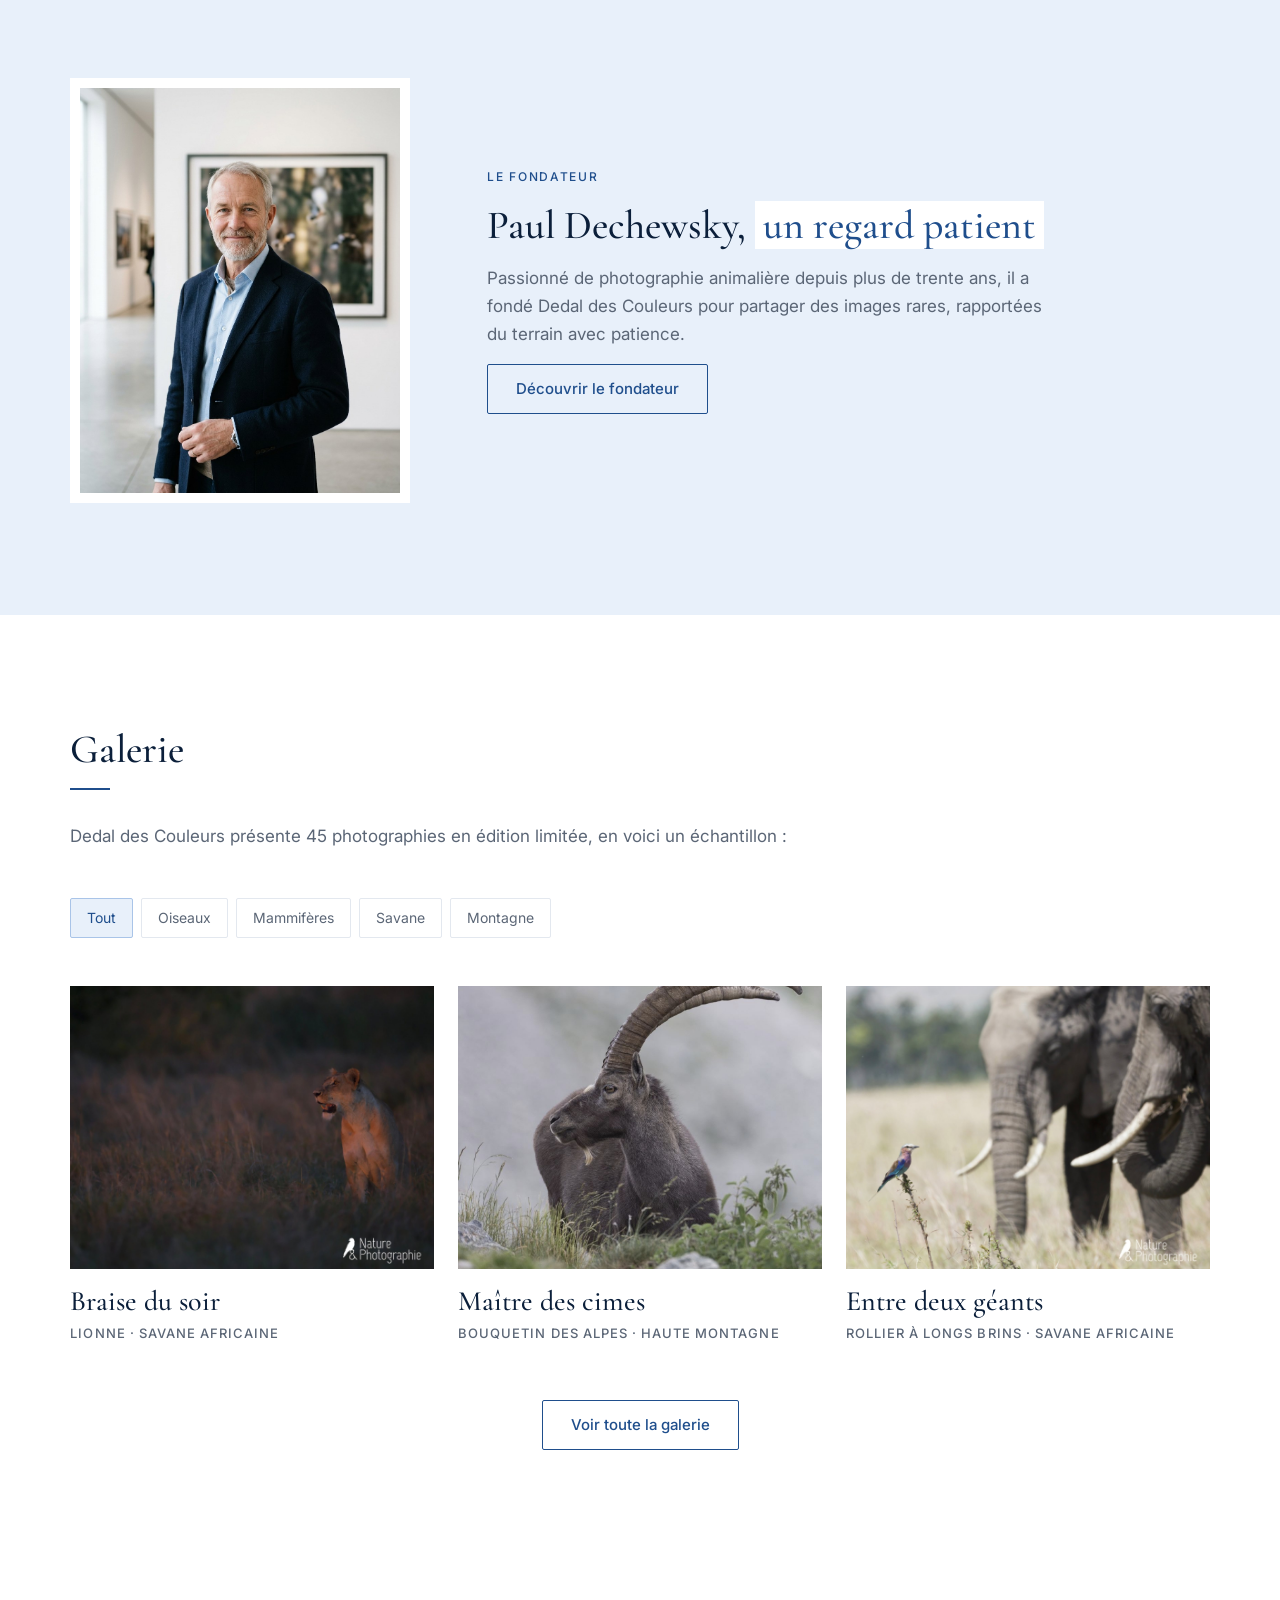
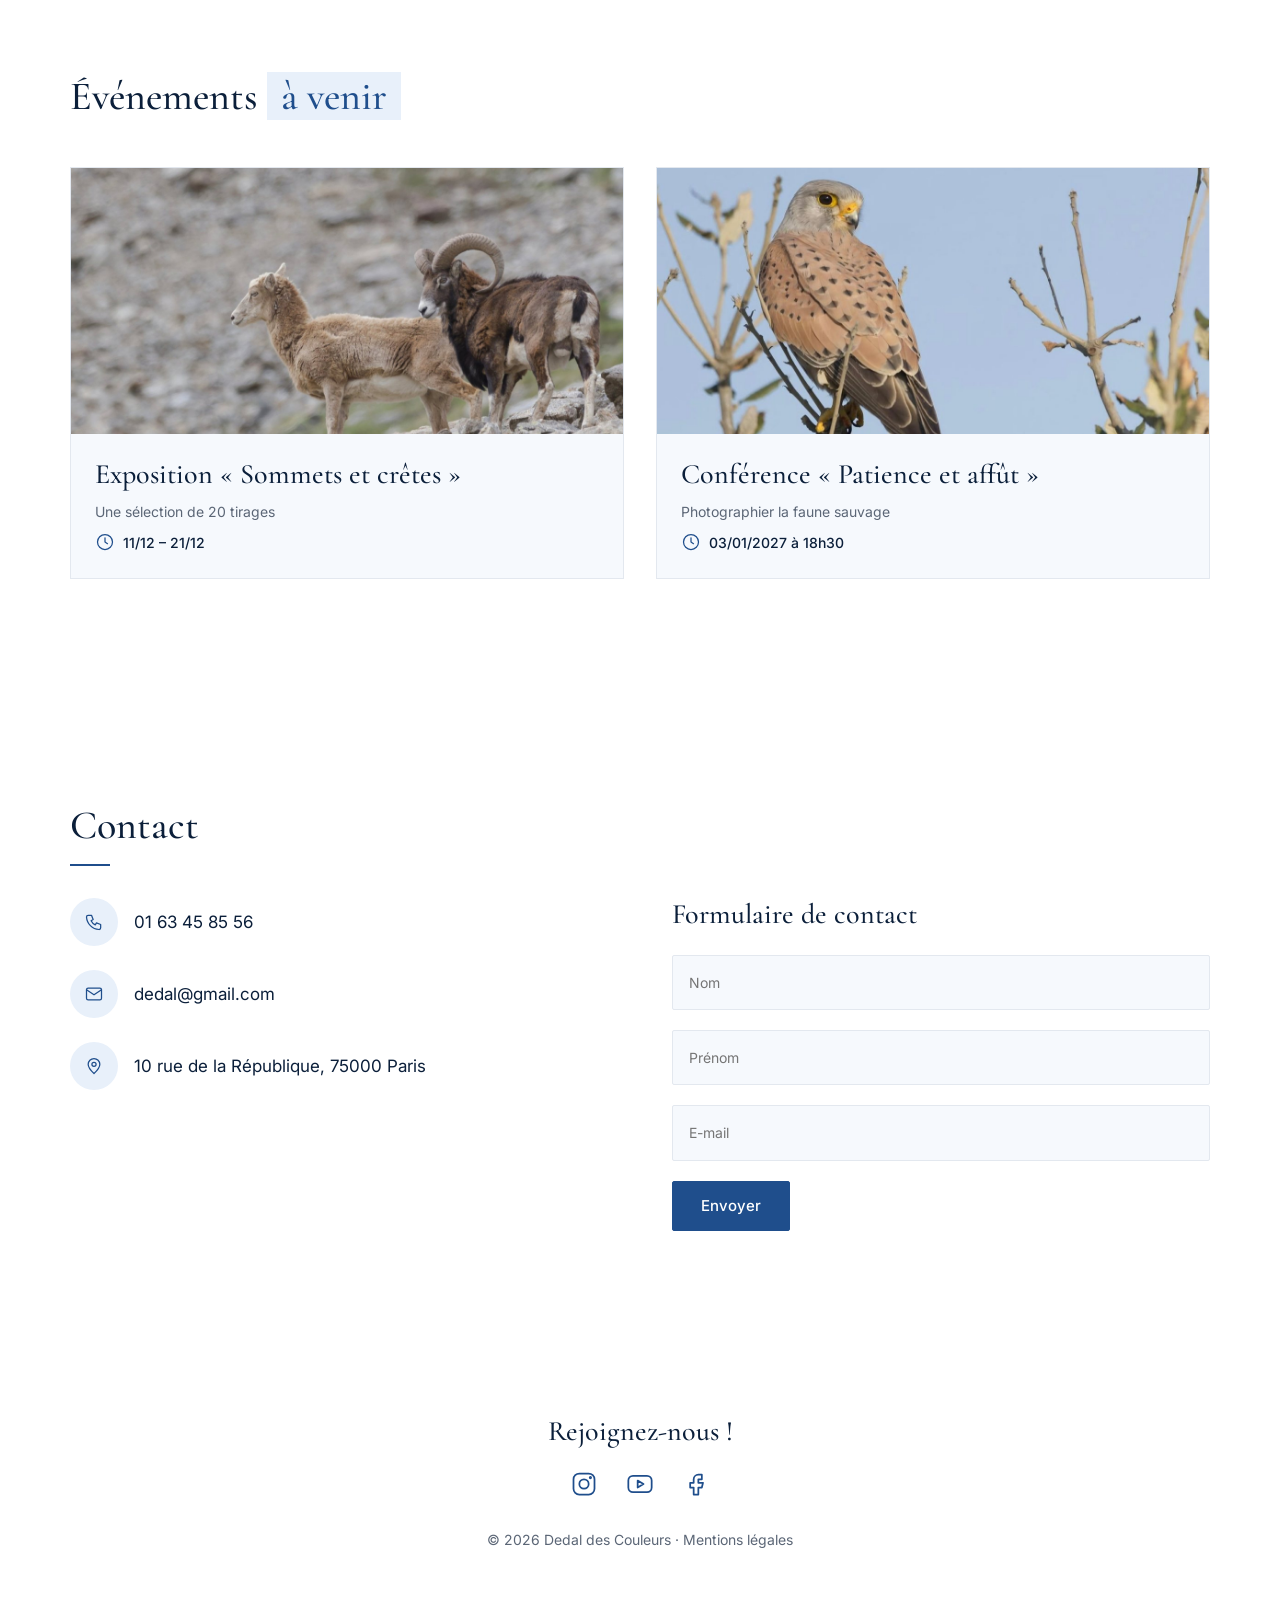
==== commit 4906a16a: "Ajustement de la navigation et des liens" ====
--- a/index.html
+++ b/index.html
@@ -19,7 +19,7 @@
 </head>
 <body>
   <div class="top-banner-info" id="promo-banner">
-    <p>Exposition « Sommets et crêtes » · du 11 au 21 décembre</p>
+    <a href="#evenements" class="banner-link">Exposition Sommets et crêtes — Découvrir les dates →</a>
     <button type="button" class="banner-close" aria-label="Fermer">×</button>
   </div>
   <div class="scroll-progress" id="scroll-progress"></div>
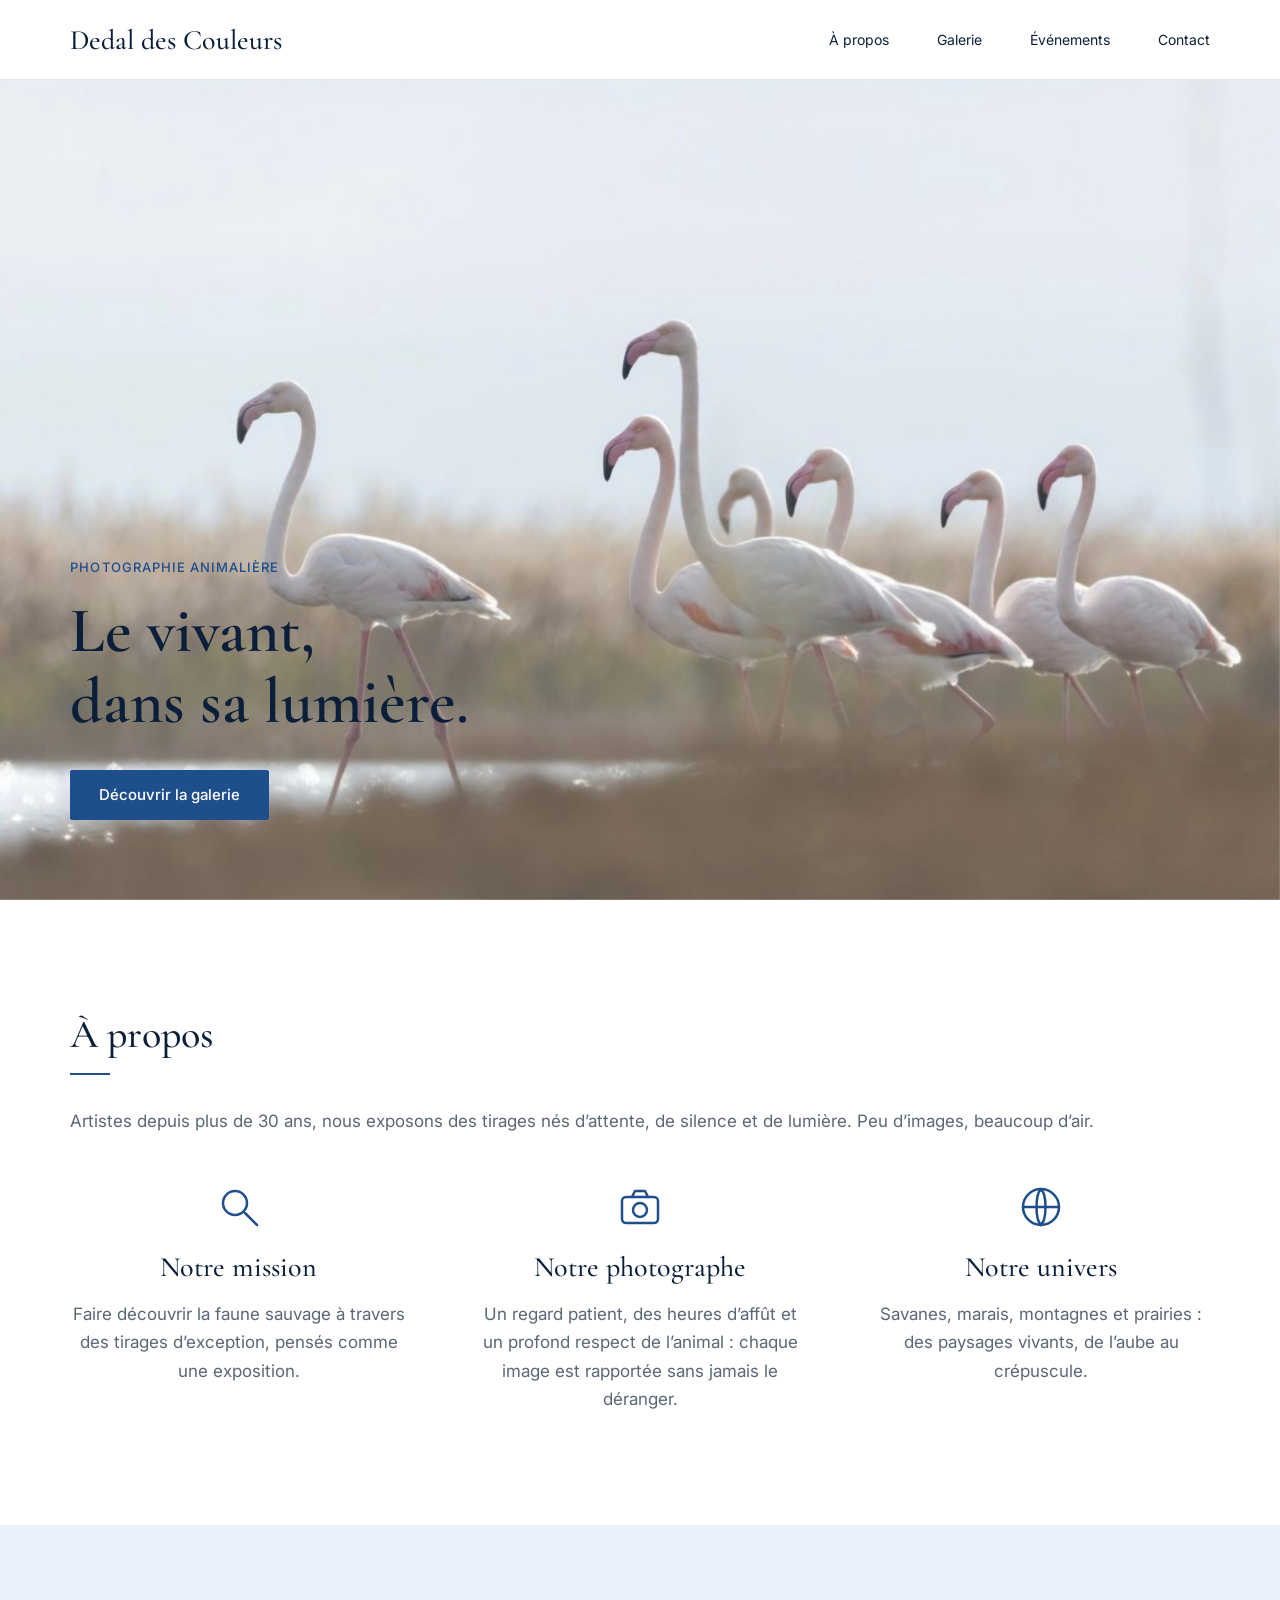
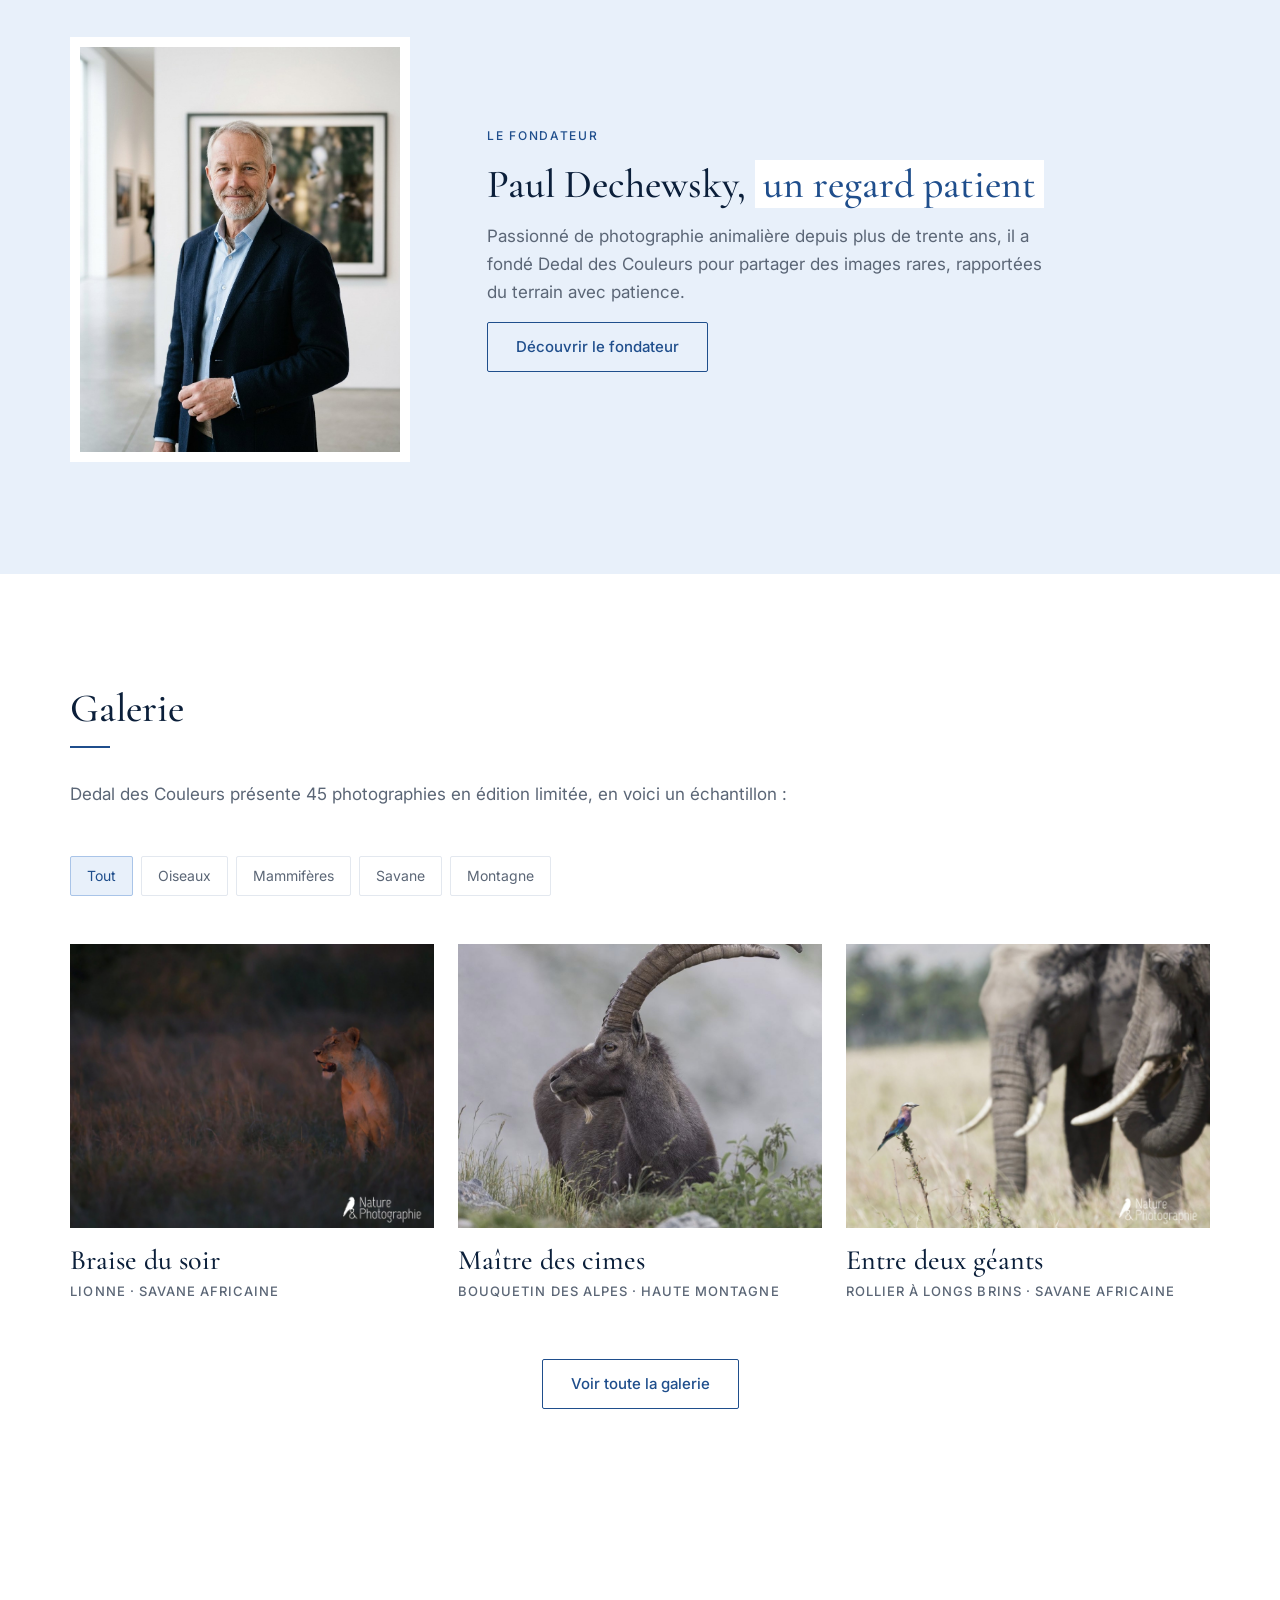
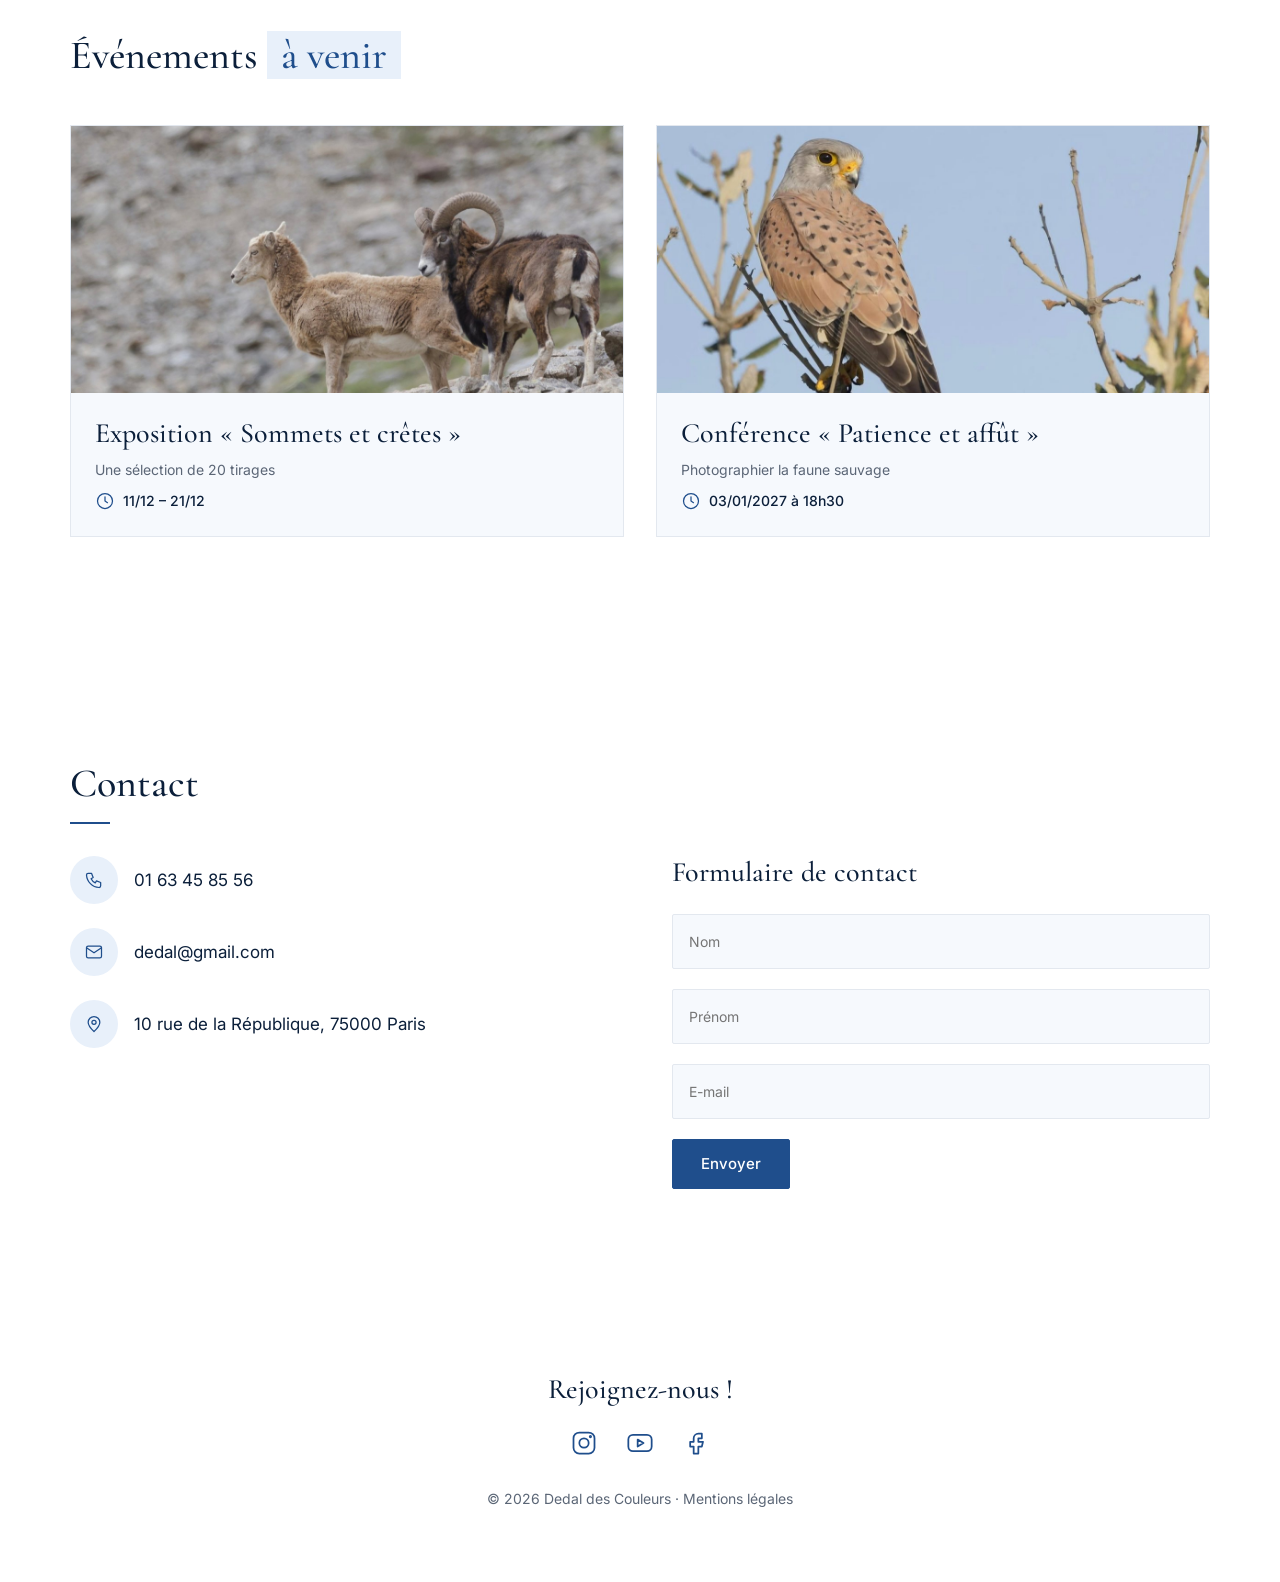
==== commit fa9fa7f2: "Retrait du bouton retour en haut et de la barre" ====
--- a/index.html
+++ b/index.html
@@ -18,11 +18,6 @@
   <script src="js/main.js"></script>
 </head>
 <body>
-  <div class="top-banner-info" id="promo-banner">
-    <a href="#evenements" class="banner-link">Exposition Sommets et crêtes — Découvrir les dates →</a>
-    <button type="button" class="banner-close" aria-label="Fermer">×</button>
-  </div>
-  <div class="scroll-progress" id="scroll-progress"></div>
   <a class="skip-link" href="#contenu">Aller au contenu</a>
 
   <!-- en-tête et menu -->
@@ -353,9 +348,6 @@
       <p class="legal">© 2026 Dedal des Couleurs · <a href="#">Mentions légales</a></p>
     </div>
   </footer>
-  <button type="button" id="back-to-top" class="back-to-top" aria-label="Retour en haut de page">
-    <span>↑</span>
-  </button>
 </body>
 </html>
 
--- a/css/style.css
+++ b/css/style.css
@@ -568,57 +568,4 @@
 .teaser__text .mark { background: var(--white); color: var(--blue); padding: 0 .2em; }
 @media (min-width: 821px) { .teaser { grid-template-columns: minmax(220px, 340px) 1fr; } .teaser__img { max-width: none; } }
 
-
-/* Composants temporaires : bannière supérieure, barre de lecture et bouton retour en haut */
-.top-banner-info {
-  background-color: #162238;
-  color: #ffffff;
-  font-size: 0.85rem;
-  padding: 0.6rem 1.2rem;
-  display: flex;
-  justify-content: center;
-  align-items: center;
-  gap: 1rem;
-  position: relative;
-  z-index: 90;
-}
-.top-banner-info .banner-close {
-  background: transparent;
-  border: 1px solid rgba(255, 255, 255, 0.4);
-  color: #ffffff;
-  border-radius: 50%;
-  width: 22px;
-  height: 22px;
-  cursor: pointer;
-}
-.scroll-progress {
-  position: fixed;
-  top: 0;
-  left: 0;
-  width: 0%;
-  height: 4px;
-  background: linear-gradient(90deg, #1b4b82, #4a7bb5);
-  z-index: 120;
-  transition: width 0.15s ease-out;
-}
-.back-to-top {
-  position: fixed;
-  bottom: 24px;
-  right: 24px;
-  width: 44px;
-  height: 44px;
-  border-radius: 50%;
-  background-color: #162238;
-  color: #ffffff;
-  border: none;
-  box-shadow: 0 4px 12px rgba(0, 0, 0, 0.18);
-  cursor: pointer;
-  opacity: 0;
-  visibility: hidden;
-  transition: opacity 0.25s ease, transform 0.25s ease;
-  z-index: 110;
-}
-.back-to-top.is-visible {
-  opacity: 1;
-  visibility: visible;
-}
+
